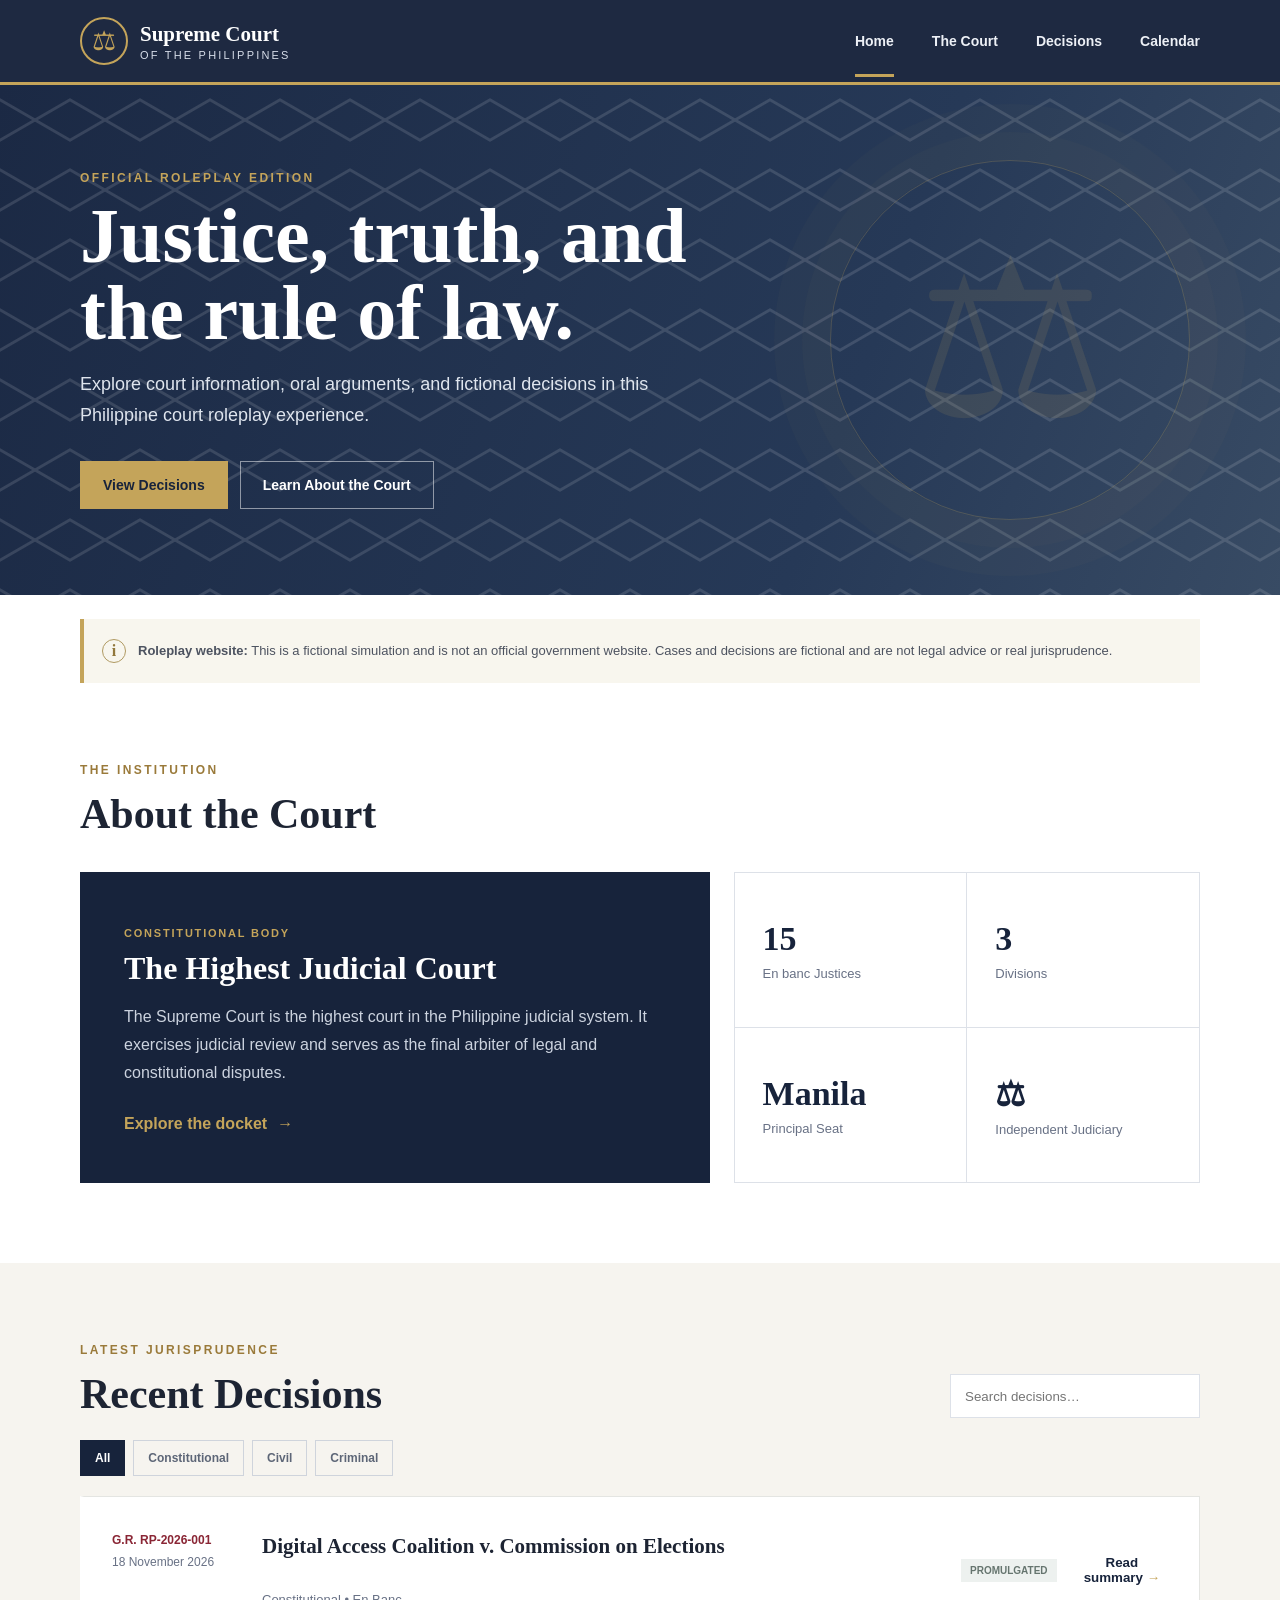
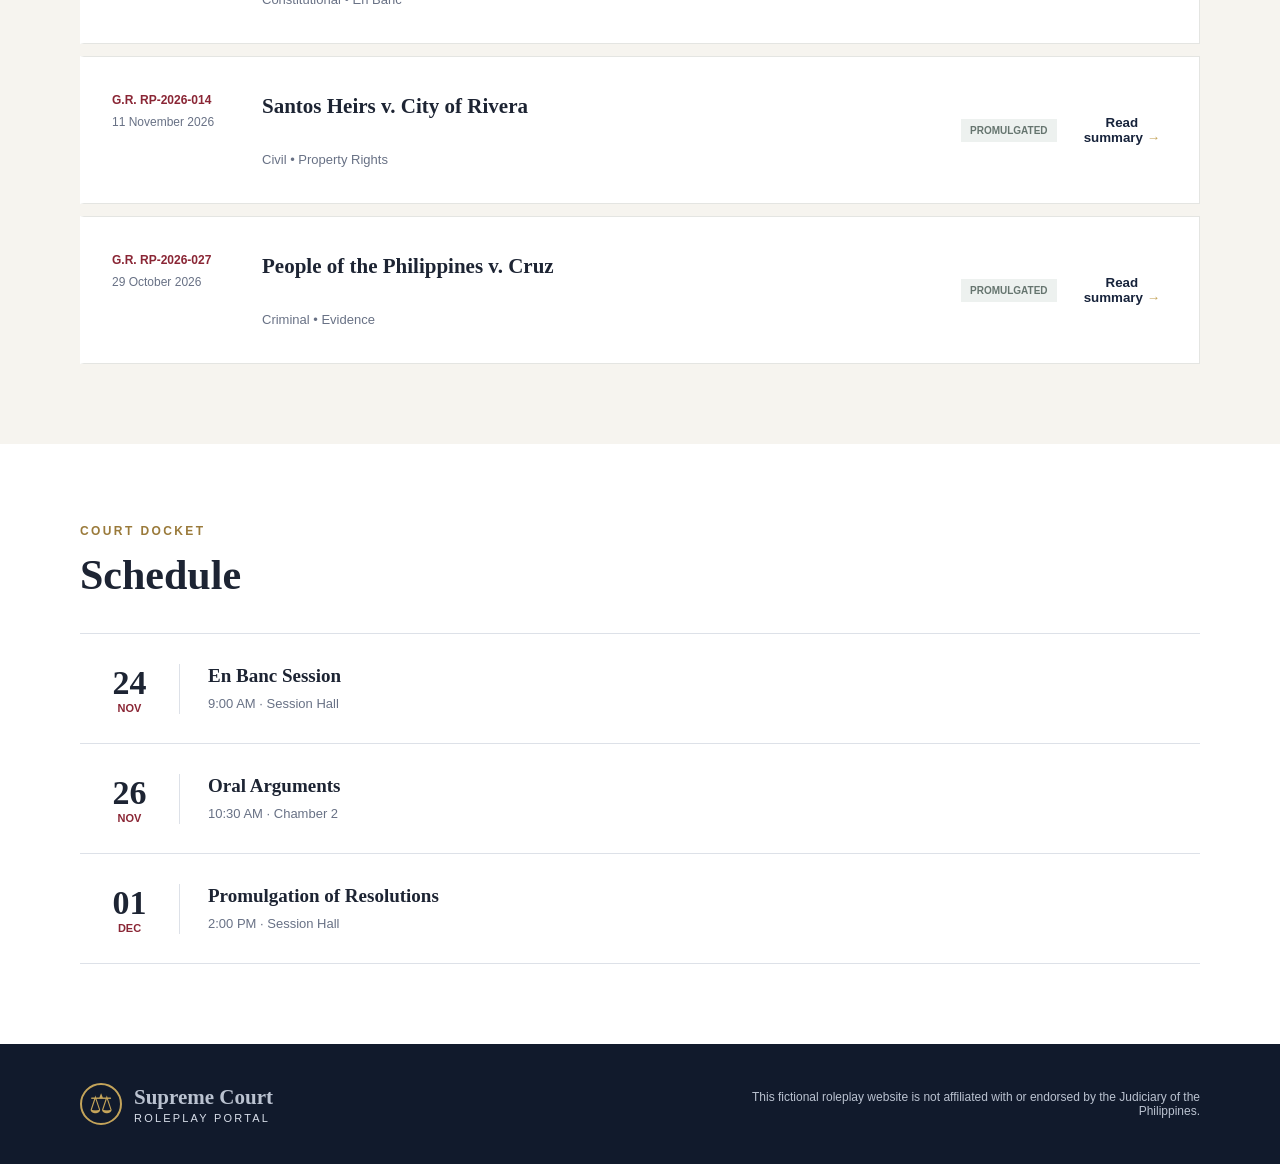
==== index.html @ 1cd4e72b "Create the complete Supreme Court roleplay website" ====
<!doctype html>
<html lang="en">
<head>
  <meta charset="utf-8">
  <meta name="viewport" content="width=device-width, initial-scale=1">
  <meta name="theme-color" content="#17233b">
  <title>Supreme Court of the Philippines — Roleplay Portal</title>
  <link rel="stylesheet" href="styles.css">
</head>
<body>
  <header class="topbar">
    <div class="container nav-wrap">
      <a class="brand" href="#home" aria-label="Home">
        <span class="seal" aria-hidden="true">⚖</span>
        <span><strong>Supreme Court</strong><small>of the Philippines</small></span>
      </a>
      <button class="menu-btn" type="button" aria-expanded="false" aria-controls="main-nav">Menu</button>
      <nav id="main-nav" class="nav" aria-label="Primary navigation"><a class="active" href="#home">Home</a><a href="#court">The Court</a><a href="#decisions">Decisions</a><a href="#calendar">Calendar</a></nav>
    </div>
  </header>

  <main>
    <section id="home" class="hero">
      <div class="hero-art" aria-hidden="true"><span>⚖</span></div>
      <div class="container hero-grid">
        <div class="hero-copy">
          <p class="eyebrow">Official Roleplay Edition</p>
          <h1>Justice, truth, and the rule of law.</h1>
          <p>Explore court information, oral arguments, and fictional decisions in this Philippine court roleplay experience.</p>
          <div class="hero-actions"><a class="button primary" href="#decisions">View Decisions</a><a class="button ghost" href="#court">Learn About the Court</a></div>
        </div>
      </div>
    </section>

    <section class="notice container" aria-label="Roleplay disclaimer"><span class="notice-mark">i</span><p><strong>Roleplay website:</strong> This is a fictional simulation and is not an official government website. Cases and decisions are fictional and are not legal advice or real jurisprudence.</p></section>

    <section id="court" class="section container">
      <div class="section-heading"><div><p class="eyebrow">The Institution</p><h2>About the Court</h2></div></div>
      <div class="court-grid">
        <article class="feature-card"><p class="kicker">Constitutional body</p><h3>The Highest Judicial Court</h3><p>The Supreme Court is the highest court in the Philippine judicial system. It exercises judicial review and serves as the final arbiter of legal and constitutional disputes.</p><a class="text-link" href="#decisions">Explore the docket <span>→</span></a></article>
        <div class="stats"><article><strong>15</strong><span>En banc Justices</span></article><article><strong>3</strong><span>Divisions</span></article><article><strong>Manila</strong><span>Principal Seat</span></article><article><strong>⚖</strong><span>Independent Judiciary</span></article></div>
      </div>
    </section>

    <section id="decisions" class="section section-tint"><div class="container">
      <div class="section-heading decisions-heading"><div><p class="eyebrow">Latest Jurisprudence</p><h2>Recent Decisions</h2></div><label class="search"><span class="sr-only">Search decisions</span><input id="decision-search" type="search" placeholder="Search decisions…"></label></div>
      <div class="filters" role="group" aria-label="Filter decisions"><button class="filter active" type="button" data-filter="all">All</button><button class="filter" type="button" data-filter="constitutional">Constitutional</button><button class="filter" type="button" data-filter="civil">Civil</button><button class="filter" type="button" data-filter="criminal">Criminal</button></div>
      <div id="decision-list" class="decision-list">
        <article class="decision" data-category="constitutional" data-search="digital access elections privacy"><div class="decision-meta"><span>G.R. RP-2026-001</span><time datetime="2026-11-18">18 November 2026</time></div><h3>Digital Access Coalition v. Commission on Elections</h3><p>Constitutional • En Banc</p><div class="decision-footer"><span class="status">Promulgated</span><button class="read-btn" type="button" data-case="digital">Read summary <b>→</b></button></div></article>
        <article class="decision" data-category="civil" data-search="santos rivera property coastal"><div class="decision-meta"><span>G.R. RP-2026-014</span><time datetime="2026-11-11">11 November 2026</time></div><h3>Santos Heirs v. City of Rivera</h3><p>Civil • Property Rights</p><div class="decision-footer"><span class="status">Promulgated</span><button class="read-btn" type="button" data-case="rivera">Read summary <b>→</b></button></div></article>
        <article class="decision" data-category="criminal" data-search="people cruz evidence due process"><div class="decision-meta"><span>G.R. RP-2026-027</span><time datetime="2026-10-29">29 October 2026</time></div><h3>People of the Philippines v. Cruz</h3><p>Criminal • Evidence</p><div class="decision-footer"><span class="status">Promulgated</span><button class="read-btn" type="button" data-case="cruz">Read summary <b>→</b></button></div></article>
      </div><p id="no-results" class="no-results" hidden>No decisions match your search.</p>
    </div></section>

    <section id="calendar" class="section container"><div class="section-heading"><div><p class="eyebrow">Court Docket</p><h2>Schedule</h2></div></div><div class="schedule"><article><time datetime="2026-11-24"><strong>24</strong><span>NOV</span></time><div><p>En Banc Session</p><span>9:00 AM · Session Hall</span></div></article><article><time datetime="2026-11-26"><strong>26</strong><span>NOV</span></time><div><p>Oral Arguments</p><span>10:30 AM · Chamber 2</span></div></article><article><time datetime="2026-12-01"><strong>01</strong><span>DEC</span></time><div><p>Promulgation of Resolutions</p><span>2:00 PM · Session Hall</span></div></article></div></section>
  </main>

  <footer><div class="container footer-grid"><div class="brand footer-brand"><span class="seal">⚖</span><span><strong>Supreme Court</strong><small>Roleplay Portal</small></span></div><p>This fictional roleplay website is not affiliated with or endorsed by the Judiciary of the Philippines.</p></div></footer>
  <dialog id="case-modal" class="modal"><button class="modal-close" type="button" aria-label="Close">×</button><p id="modal-kicker" class="kicker"></p><h2 id="modal-title"></h2><div id="modal-body"></div></dialog>
  <script src="script.js"></script>
</body>
</html>
---- styles.css ----
:root{--navy:#17233b;--gold:#c4a45a;--red:#8a2635;--ink:#1d2433;--muted:#687185;--line:#dde1e8;--cream:#f6f4ef}*{box-sizing:border-box}html{scroll-behavior:smooth}body{margin:0;color:var(--ink);font-family:Inter,"Segoe UI",Arial,sans-serif}.container{width:min(1120px,calc(100% - 48px));margin-inline:auto}.sr-only{position:absolute;width:1px;height:1px;overflow:hidden;clip:rect(0,0,0,0)}
.topbar{position:sticky;top:0;z-index:20;background:rgba(23,35,59,.97);color:white;border-bottom:3px solid var(--gold)}.nav-wrap{height:82px;display:flex;align-items:center;justify-content:space-between}.brand{display:flex;align-items:center;gap:12px;color:inherit;text-decoration:none}.brand strong,.brand small{display:block}.brand strong{font-family:Georgia,serif;font-size:21px}.brand small{margin-top:2px;font-size:11px;letter-spacing:2.2px;text-transform:uppercase;color:#d8deea}.seal{width:48px;height:48px;display:grid;place-items:center;border:2px solid var(--gold);border-radius:50%;color:var(--gold);font-size:27px}.nav{display:flex;gap:38px}.nav a{position:relative;color:#edf0f6;text-decoration:none;font-size:14px;font-weight:700}.nav a::after{content:"";position:absolute;left:0;right:100%;bottom:-28px;height:3px;background:var(--gold);transition:.2s}.nav a:hover::after,.nav a.active::after{right:0}.menu-btn{display:none}
.hero{min-height:510px;position:relative;overflow:hidden;display:flex;align-items:center;color:white;background:linear-gradient(110deg,#1b2944,#263957 66%,#384b64)}.hero::before{content:"";position:absolute;inset:0;opacity:.12;background-image:linear-gradient(30deg,transparent 48%,white 49%,white 51%,transparent 52%),linear-gradient(150deg,transparent 48%,white 49%,white 51%,transparent 52%);background-size:70px 70px}.hero-grid{position:relative;z-index:2}.hero-copy{max-width:650px}.eyebrow{margin:0 0 13px;color:var(--gold);font-size:12px;font-weight:800;letter-spacing:2.4px;text-transform:uppercase}.hero h1{max-width:610px;margin:0 0 18px;font-family:Georgia,serif;font-size:clamp(48px,7vw,78px);line-height:.98}.hero-copy>p:not(.eyebrow){max-width:580px;margin:0 0 30px;color:#dfe5ee;font-size:18px;line-height:1.7}.hero-actions{display:flex;gap:12px}.button{display:inline-flex;align-items:center;justify-content:center;min-height:48px;padding:0 22px;border:1px solid;text-decoration:none;font-size:14px;font-weight:800}.button.primary{color:var(--navy);border-color:var(--gold);background:var(--gold)}.button.ghost{color:white;border-color:#ffffff80}.hero-art{position:absolute;z-index:1;right:7%;width:360px;height:360px;display:grid;place-items:center;border:1px solid #c4a45a40;border-radius:50%;box-shadow:0 0 0 28px #c4a45a06,0 0 0 56px #c4a45a06}.hero-art span{color:#c4a45a21;font-size:220px}
.notice{min-height:64px;margin-top:24px;display:flex;align-items:center;gap:12px;padding:12px 18px;background:#f8f6ee;border-left:4px solid var(--gold);color:#4d5360}.notice p{margin:0;font-size:13px;line-height:1.5}.notice-mark{flex:0 0 auto;width:24px;height:24px;display:grid;place-items:center;border:1px solid #b09a62;border-radius:50%;color:#92783d;font-family:Georgia,serif;font-weight:bold}
.section{padding-top:80px;padding-bottom:80px}.section-heading{display:flex;align-items:end;justify-content:space-between;margin-bottom:34px}.section-heading h2{margin:0;font-family:Georgia,serif;font-size:42px}.section-heading .eyebrow{color:#9a7a3a}.court-grid{display:grid;grid-template-columns:1.35fr 1fr;gap:24px}.feature-card{min-height:310px;padding:44px;background:var(--navy);color:white}.feature-card h3{margin:10px 0 14px;font-family:Georgia,serif;font-size:32px}.feature-card p:not(.kicker){color:#ccd3df;line-height:1.75}.kicker{color:var(--gold);font-size:11px;font-weight:800;letter-spacing:1.8px;text-transform:uppercase}.text-link{display:inline-flex;gap:10px;margin-top:12px;color:var(--gold);text-decoration:none;font-weight:800}.stats{display:grid;grid-template-columns:1fr 1fr;border-top:1px solid var(--line);border-left:1px solid var(--line)}.stats article{min-height:155px;display:flex;flex-direction:column;justify-content:center;padding:28px;border-right:1px solid var(--line);border-bottom:1px solid var(--line)}.stats strong{color:var(--navy);font-family:Georgia,serif;font-size:34px}.stats span{margin-top:8px;color:var(--muted);font-size:13px}
.section-tint{background:var(--cream)}.decisions-heading{margin-bottom:22px}.search input{width:250px;height:44px;padding:0 14px;border:1px solid var(--line);outline:none}.filters{display:flex;gap:8px;margin-bottom:20px}.filter{height:36px;padding:0 14px;border:1px solid #cfd4dc;background:transparent;color:#5d6677;cursor:pointer;font-size:12px;font-weight:800}.filter.active{color:white;border-color:var(--navy);background:var(--navy)}.decision-list{display:grid;gap:12px}.decision{display:grid;grid-template-columns:150px 1fr 210px;align-items:center;min-height:148px;padding:24px 28px;background:white;border:1px solid #e4e5e2;border-left:4px solid transparent}.decision:hover{transform:translateY(-2px);border-left-color:var(--gold);box-shadow:0 10px 28px #1b253814}.decision-meta span,.decision-meta time{display:block}.decision-meta span{color:var(--red);font-size:12px;font-weight:800}.decision-meta time{margin-top:8px;color:var(--muted);font-size:12px}.decision h3{margin:0 0 8px;font-family:Georgia,serif;font-size:21px}.decision>p{grid-column:2;margin:0;color:var(--muted);font-size:13px}.decision-footer{grid-column:3;grid-row:1/span 2;display:flex;align-items:center;justify-content:flex-end;gap:16px}.status{padding:6px 9px;background:#edf1ef;color:#66756f;font-size:10px;font-weight:800;text-transform:uppercase}.read-btn{border:0;background:transparent;color:var(--navy);cursor:pointer;font-weight:800}.read-btn b{color:var(--gold)}.no-results{text-align:center;color:var(--muted)}
.schedule{border-top:1px solid var(--line)}.schedule article{min-height:110px;display:grid;grid-template-columns:100px 1fr;align-items:center;border-bottom:1px solid var(--line)}.schedule time{display:flex;flex-direction:column;align-items:center;border-right:1px solid var(--line)}.schedule time strong{font-family:Georgia,serif;font-size:34px}.schedule time span{color:var(--red);font-size:11px;font-weight:800}.schedule article div{padding-left:28px}.schedule article div p{margin:0 0 7px;font-family:Georgia,serif;font-size:19px;font-weight:bold}.schedule article div span{color:var(--muted);font-size:13px}
footer{padding:34px 0;background:#111a2c;color:#bac2d0}.footer-grid{display:flex;align-items:center;justify-content:space-between}.footer-brand .seal{width:42px;height:42px}.footer-grid p{max-width:500px;text-align:right;font-size:12px}.modal{width:min(620px,calc(100% - 32px));padding:42px;border:0;box-shadow:0 25px 80px #0a122c59}.modal::backdrop{background:#0c1424b8}.modal h2{margin:8px 0 18px;font-family:Georgia,serif;font-size:32px}.modal p:not(.kicker){color:#5c6472;line-height:1.75}.modal-close{position:absolute;top:12px;right:16px;border:0;background:transparent;color:#79808d;cursor:pointer;font-size:30px}
@media(max-width:800px){.container{width:min(100% - 32px,1120px)}.nav-wrap{height:72px}.brand strong{font-size:18px}.seal{width:42px;height:42px}.menu-btn{display:block;border:1px solid #ffffff59;padding:8px 10px;background:transparent;color:white}.nav{display:none;position:absolute;top:72px;left:0;right:0;padding:18px 16px;background:var(--navy)}.nav.open{display:grid;gap:20px}.nav a::after{bottom:-6px}.hero{min-height:460px}.hero h1{font-size:50px}.hero-art{right:-170px;opacity:.7}.court-grid{grid-template-columns:1fr}.decision{grid-template-columns:120px 1fr}.decision-footer{grid-column:2;grid-row:3;justify-self:start;margin-top:16px}}
@media(max-width:560px){.hero{min-height:500px}.hero h1{font-size:43px}.hero-actions{align-items:stretch;flex-direction:column}.section{padding-top:56px;padding-bottom:56px}.section-heading h2{font-size:34px}.feature-card{padding:30px 24px}.stats article{min-height:125px;padding:18px}.decisions-heading{align-items:stretch;flex-direction:column;gap:18px}.search input{width:100%}.filters{overflow-x:auto}.filter{flex:0 0 auto}.decision{grid-template-columns:1fr;padding:22px}.decision-meta{display:flex;justify-content:space-between;margin-bottom:16px}.decision>p{grid-column:1}.decision-footer{grid-column:1;grid-row:auto}.footer-grid{flex-direction:column}.footer-grid p{text-align:left}}
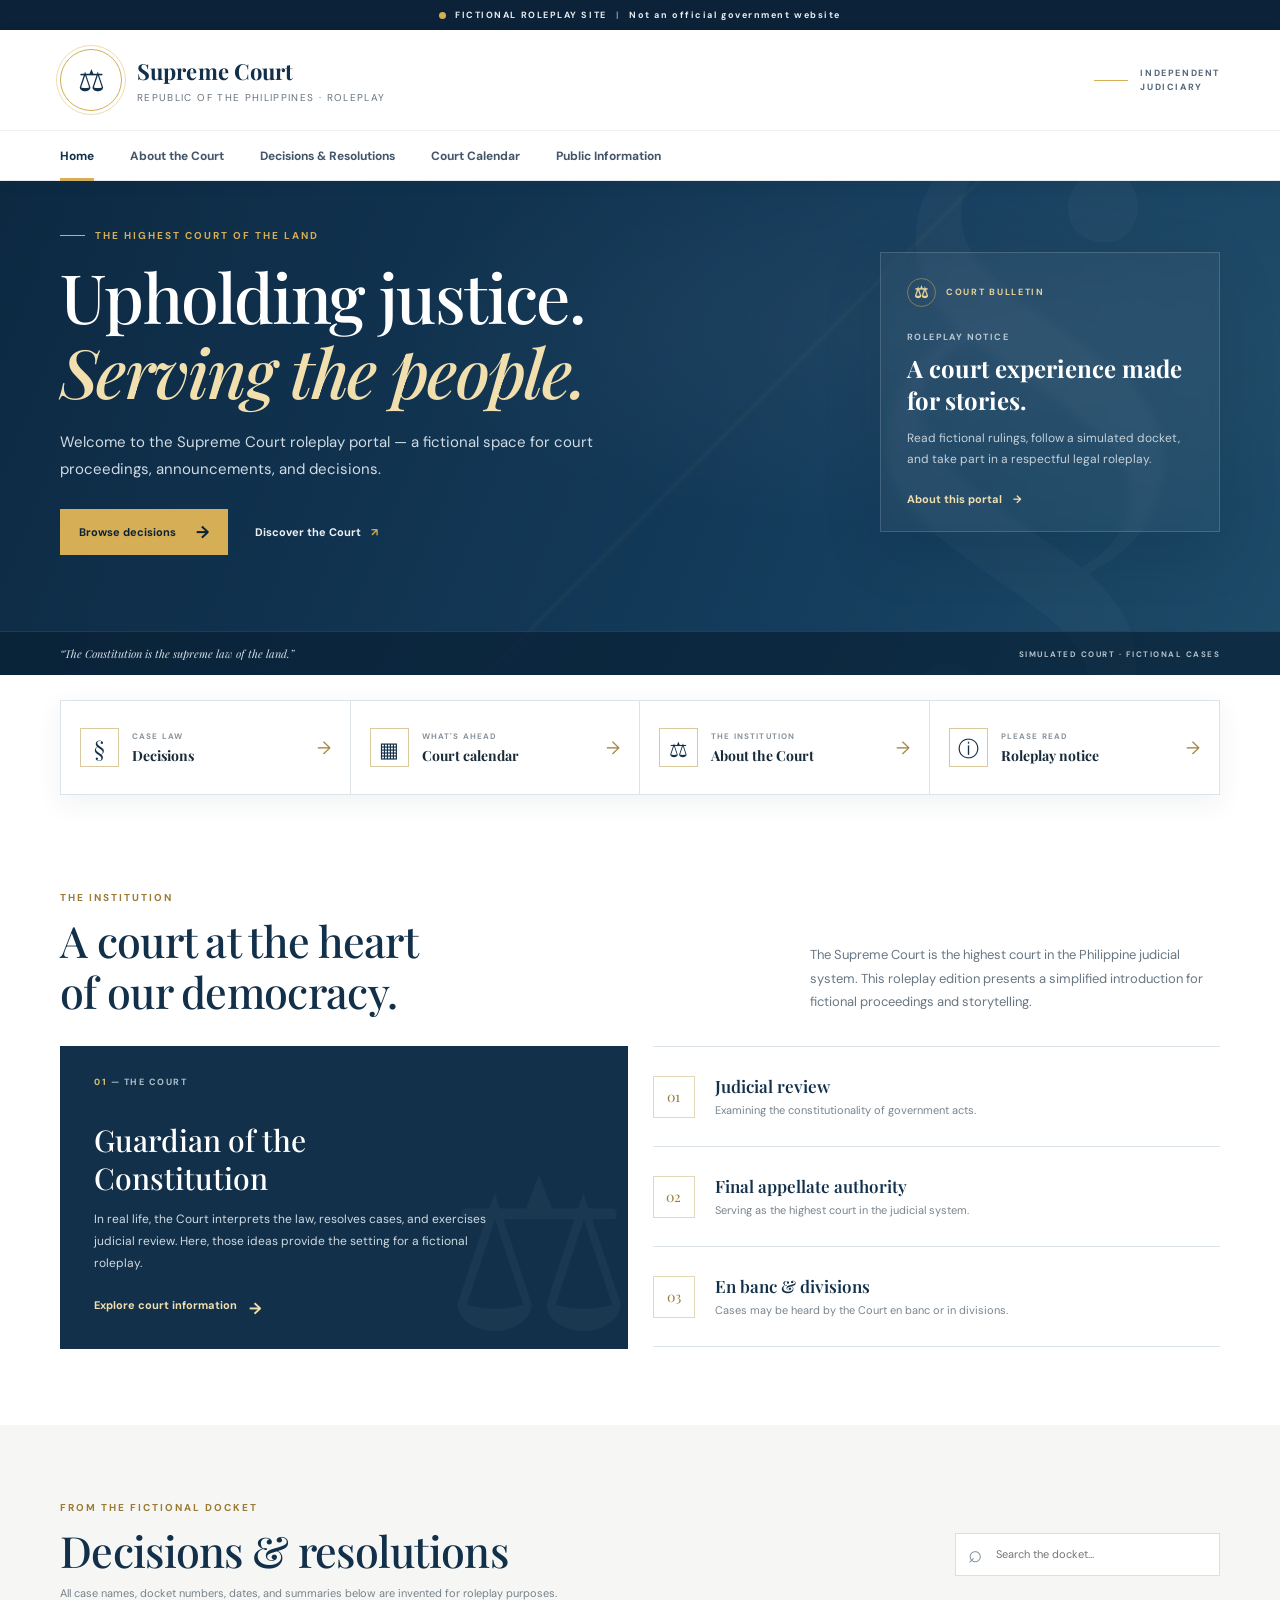
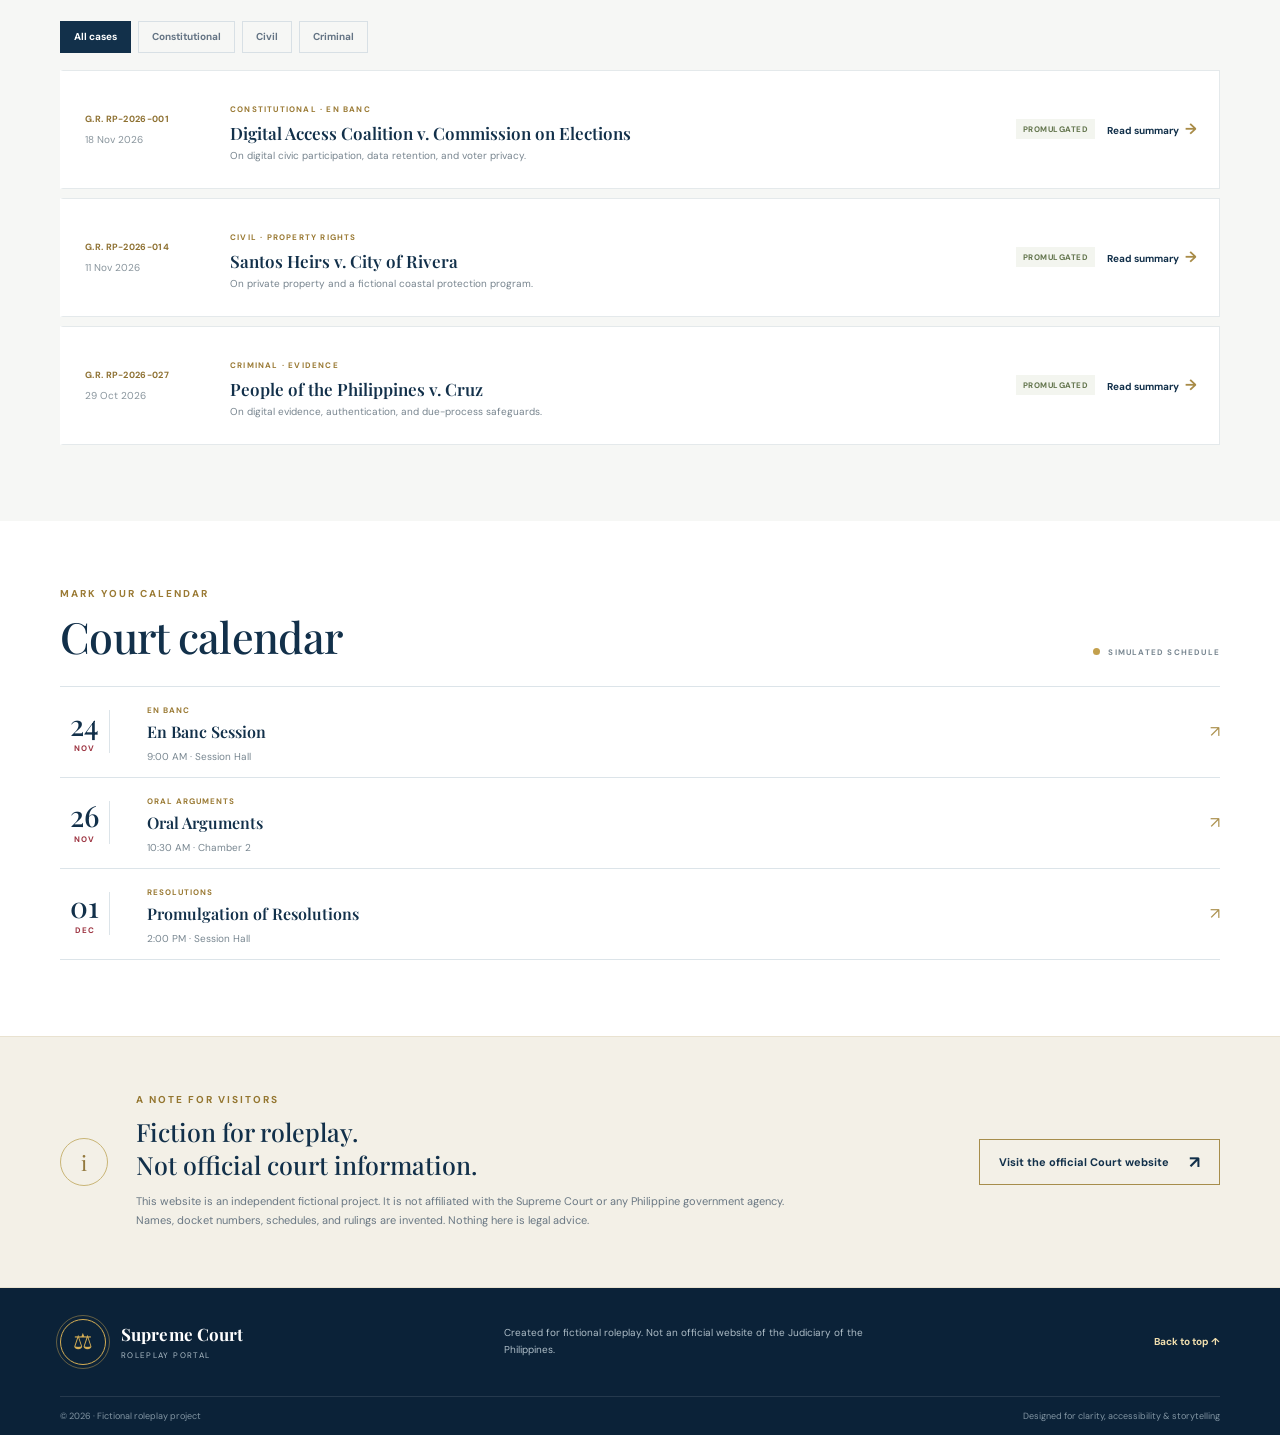
==== commit cea5d661: "Redesign the roleplay site with an organized blue-and-gold court-inspired layout" ====
--- a/index.html
+++ b/index.html
@@ -3,59 +3,61 @@
 <head>
   <meta charset="utf-8">
   <meta name="viewport" content="width=device-width, initial-scale=1">
-  <meta name="theme-color" content="#17233b">
-  <title>Supreme Court of the Philippines — Roleplay Portal</title>
+  <meta name="theme-color" content="#102a43">
+  <meta name="description" content="A fictional Supreme Court of the Philippines roleplay portal. All cases and court information are invented for roleplay.">
+  <title>Supreme Court of the Philippines | Roleplay Portal</title>
   <link rel="stylesheet" href="styles.css">
 </head>
 <body>
+  <a class="skip-link" href="#main-content">Skip to content</a>
+  <div class="roleplay-bar"><span class="roleplay-dot"></span> FICTIONAL ROLEPLAY SITE <span class="bar-divider">|</span> Not an official government website</div>
   <header class="topbar">
-    <div class="container nav-wrap">
-      <a class="brand" href="#home" aria-label="Home">
-        <span class="seal" aria-hidden="true">⚖</span>
-        <span><strong>Supreme Court</strong><small>of the Philippines</small></span>
+    <div class="container masthead">
+      <a class="brand" href="#home" aria-label="Supreme Court roleplay home">
+        <span class="seal" aria-hidden="true"><span>⚖</span></span>
+        <span class="brand-copy"><strong>Supreme Court</strong><small>Republic of the Philippines · Roleplay</small></span>
       </a>
-      <button class="menu-btn" type="button" aria-expanded="false" aria-controls="main-nav">Menu</button>
-      <nav id="main-nav" class="nav" aria-label="Primary navigation"><a class="active" href="#home">Home</a><a href="#court">The Court</a><a href="#decisions">Decisions</a><a href="#calendar">Calendar</a></nav>
+      <div class="masthead-note"><span class="masthead-rule"></span><span>INDEPENDENT<br>JUDICIARY</span></div>
+      <button class="menu-btn" type="button" aria-expanded="false" aria-controls="main-nav">Menu <span aria-hidden="true">☰</span></button>
     </div>
+    <nav id="main-nav" class="nav" aria-label="Primary navigation"><div class="container nav-inner"><a class="active" href="#home">Home</a><a href="#court">About the Court</a><a href="#decisions">Decisions &amp; Resolutions</a><a href="#calendar">Court Calendar</a><a href="#resources">Public Information</a></div></nav>
   </header>
 
-  <main>
+  <main id="main-content">
     <section id="home" class="hero">
-      <div class="hero-art" aria-hidden="true"><span>⚖</span></div>
-      <div class="container hero-grid">
-        <div class="hero-copy">
-          <p class="eyebrow">Official Roleplay Edition</p>
-          <h1>Justice, truth, and the rule of law.</h1>
-          <p>Explore court information, oral arguments, and fictional decisions in this Philippine court roleplay experience.</p>
-          <div class="hero-actions"><a class="button primary" href="#decisions">View Decisions</a><a class="button ghost" href="#court">Learn About the Court</a></div>
-        </div>
+      <div class="hero-watermark" aria-hidden="true">§</div>
+      <div class="container hero-content">
+        <div class="hero-copy"><p class="eyebrow"><span></span> The Highest Court of the Land</p><h1>Upholding justice.<br><em>Serving the people.</em></h1><p class="hero-intro">Welcome to the Supreme Court roleplay portal — a fictional space for court proceedings, announcements, and decisions.</p><div class="hero-actions"><a class="button button-gold" href="#decisions">Browse decisions <span>→</span></a><a class="hero-text-link" href="#court">Discover the Court <span>↗</span></a></div></div>
+        <aside class="hero-card"><div class="hero-card-top"><span class="mini-seal">⚖</span><span>COURT BULLETIN</span></div><p class="bulletin-date">ROLEPLAY NOTICE</p><h2>A court experience made for stories.</h2><p>Read fictional rulings, follow a simulated docket, and take part in a respectful legal roleplay.</p><a href="#resources">About this portal <span>→</span></a></aside>
       </div>
+      <div class="hero-bottom"><div class="container hero-bottom-inner"><span>“The Constitution is the supreme law of the land.”</span><span class="fiction-note">SIMULATED COURT · FICTIONAL CASES</span></div></div>
     </section>
 
-    <section class="notice container" aria-label="Roleplay disclaimer"><span class="notice-mark">i</span><p><strong>Roleplay website:</strong> This is a fictional simulation and is not an official government website. Cases and decisions are fictional and are not legal advice or real jurisprudence.</p></section>
+    <section class="quick-links container" aria-label="Quick links"><a href="#decisions"><span class="quick-icon">§</span><span><small>CASE LAW</small><strong>Decisions</strong></span><b>→</b></a><a href="#calendar"><span class="quick-icon">▦</span><span><small>WHAT'S AHEAD</small><strong>Court calendar</strong></span><b>→</b></a><a href="#court"><span class="quick-icon">⚖</span><span><small>THE INSTITUTION</small><strong>About the Court</strong></span><b>→</b></a><a href="#resources"><span class="quick-icon">ⓘ</span><span><small>PLEASE READ</small><strong>Roleplay notice</strong></span><b>→</b></a></section>
 
-    <section id="court" class="section container">
-      <div class="section-heading"><div><p class="eyebrow">The Institution</p><h2>About the Court</h2></div></div>
-      <div class="court-grid">
-        <article class="feature-card"><p class="kicker">Constitutional body</p><h3>The Highest Judicial Court</h3><p>The Supreme Court is the highest court in the Philippine judicial system. It exercises judicial review and serves as the final arbiter of legal and constitutional disputes.</p><a class="text-link" href="#decisions">Explore the docket <span>→</span></a></article>
-        <div class="stats"><article><strong>15</strong><span>En banc Justices</span></article><article><strong>3</strong><span>Divisions</span></article><article><strong>Manila</strong><span>Principal Seat</span></article><article><strong>⚖</strong><span>Independent Judiciary</span></article></div>
-      </div>
+    <section id="court" class="section container court-section">
+      <div class="section-heading"><div><p class="eyebrow dark-eyebrow">The Institution</p><h2>A court at the heart<br>of our democracy.</h2></div><p class="section-lede">The Supreme Court is the highest court in the Philippine judicial system. This roleplay edition presents a simplified introduction for fictional proceedings and storytelling.</p></div>
+      <div class="court-grid"><article class="court-feature"><div class="feature-number">01 <span>— THE COURT</span></div><h3>Guardian of the Constitution</h3><p>In real life, the Court interprets the law, resolves cases, and exercises judicial review. Here, those ideas provide the setting for a fictional roleplay.</p><a class="text-link" href="#resources">Explore court information <span>→</span></a><div class="feature-watermark" aria-hidden="true">⚖</div></article><div class="court-facts"><article><span class="fact-icon">01</span><div><h3>Judicial review</h3><p>Examining the constitutionality of government acts.</p></div></article><article><span class="fact-icon">02</span><div><h3>Final appellate authority</h3><p>Serving as the highest court in the judicial system.</p></div></article><article><span class="fact-icon">03</span><div><h3>En banc &amp; divisions</h3><p>Cases may be heard by the Court en banc or in divisions.</p></div></article></div></div>
     </section>
 
-    <section id="decisions" class="section section-tint"><div class="container">
-      <div class="section-heading decisions-heading"><div><p class="eyebrow">Latest Jurisprudence</p><h2>Recent Decisions</h2></div><label class="search"><span class="sr-only">Search decisions</span><input id="decision-search" type="search" placeholder="Search decisions…"></label></div>
-      <div class="filters" role="group" aria-label="Filter decisions"><button class="filter active" type="button" data-filter="all">All</button><button class="filter" type="button" data-filter="constitutional">Constitutional</button><button class="filter" type="button" data-filter="civil">Civil</button><button class="filter" type="button" data-filter="criminal">Criminal</button></div>
+    <section id="decisions" class="section decisions-section"><div class="container">
+      <div class="section-heading decisions-heading"><div><p class="eyebrow dark-eyebrow">From the fictional docket</p><h2>Decisions &amp; resolutions</h2></div><label class="search"><span class="search-icon" aria-hidden="true">⌕</span><span class="sr-only">Search decisions</span><input id="decision-search" type="search" placeholder="Search the docket…"></label></div>
+      <p class="section-subtitle">All case names, docket numbers, dates, and summaries below are invented for roleplay purposes.</p>
+      <div class="filters" role="group" aria-label="Filter decisions"><button class="filter active" type="button" data-filter="all">All cases</button><button class="filter" type="button" data-filter="constitutional">Constitutional</button><button class="filter" type="button" data-filter="civil">Civil</button><button class="filter" type="button" data-filter="criminal">Criminal</button></div>
       <div id="decision-list" class="decision-list">
-        <article class="decision" data-category="constitutional" data-search="digital access elections privacy"><div class="decision-meta"><span>G.R. RP-2026-001</span><time datetime="2026-11-18">18 November 2026</time></div><h3>Digital Access Coalition v. Commission on Elections</h3><p>Constitutional • En Banc</p><div class="decision-footer"><span class="status">Promulgated</span><button class="read-btn" type="button" data-case="digital">Read summary <b>→</b></button></div></article>
-        <article class="decision" data-category="civil" data-search="santos rivera property coastal"><div class="decision-meta"><span>G.R. RP-2026-014</span><time datetime="2026-11-11">11 November 2026</time></div><h3>Santos Heirs v. City of Rivera</h3><p>Civil • Property Rights</p><div class="decision-footer"><span class="status">Promulgated</span><button class="read-btn" type="button" data-case="rivera">Read summary <b>→</b></button></div></article>
-        <article class="decision" data-category="criminal" data-search="people cruz evidence due process"><div class="decision-meta"><span>G.R. RP-2026-027</span><time datetime="2026-10-29">29 October 2026</time></div><h3>People of the Philippines v. Cruz</h3><p>Criminal • Evidence</p><div class="decision-footer"><span class="status">Promulgated</span><button class="read-btn" type="button" data-case="cruz">Read summary <b>→</b></button></div></article>
+        <article class="decision" data-category="constitutional" data-search="digital access elections privacy"><div class="decision-meta"><span>G.R. RP-2026-001</span><time datetime="2026-11-18">18 Nov 2026</time></div><div class="decision-main"><span class="case-type">CONSTITUTIONAL · EN BANC</span><h3>Digital Access Coalition v. Commission on Elections</h3><p>On digital civic participation, data retention, and voter privacy.</p></div><div class="decision-footer"><span class="status">Promulgated</span><button class="read-btn" type="button" data-case="digital">Read summary <b>→</b></button></div></article>
+        <article class="decision" data-category="civil" data-search="santos rivera property coastal"><div class="decision-meta"><span>G.R. RP-2026-014</span><time datetime="2026-11-11">11 Nov 2026</time></div><div class="decision-main"><span class="case-type">CIVIL · PROPERTY RIGHTS</span><h3>Santos Heirs v. City of Rivera</h3><p>On private property and a fictional coastal protection program.</p></div><div class="decision-footer"><span class="status">Promulgated</span><button class="read-btn" type="button" data-case="rivera">Read summary <b>→</b></button></div></article>
+        <article class="decision" data-category="criminal" data-search="people cruz evidence due process"><div class="decision-meta"><span>G.R. RP-2026-027</span><time datetime="2026-10-29">29 Oct 2026</time></div><div class="decision-main"><span class="case-type">CRIMINAL · EVIDENCE</span><h3>People of the Philippines v. Cruz</h3><p>On digital evidence, authentication, and due-process safeguards.</p></div><div class="decision-footer"><span class="status">Promulgated</span><button class="read-btn" type="button" data-case="cruz">Read summary <b>→</b></button></div></article>
       </div><p id="no-results" class="no-results" hidden>No decisions match your search.</p>
     </div></section>
 
-    <section id="calendar" class="section container"><div class="section-heading"><div><p class="eyebrow">Court Docket</p><h2>Schedule</h2></div></div><div class="schedule"><article><time datetime="2026-11-24"><strong>24</strong><span>NOV</span></time><div><p>En Banc Session</p><span>9:00 AM · Session Hall</span></div></article><article><time datetime="2026-11-26"><strong>26</strong><span>NOV</span></time><div><p>Oral Arguments</p><span>10:30 AM · Chamber 2</span></div></article><article><time datetime="2026-12-01"><strong>01</strong><span>DEC</span></time><div><p>Promulgation of Resolutions</p><span>2:00 PM · Session Hall</span></div></article></div></section>
+    <section id="calendar" class="section container calendar-section"><div class="section-heading"><div><p class="eyebrow dark-eyebrow">Mark your calendar</p><h2>Court calendar</h2></div><span class="calendar-label"><span></span> SIMULATED SCHEDULE</span></div><div class="schedule"><article><time datetime="2026-11-24"><strong>24</strong><span>NOV</span></time><div><span class="schedule-type">EN BANC</span><p>En Banc Session</p><span class="schedule-detail">9:00 AM · Session Hall</span></div><span class="schedule-arrow">↗</span></article><article><time datetime="2026-11-26"><strong>26</strong><span>NOV</span></time><div><span class="schedule-type">ORAL ARGUMENTS</span><p>Oral Arguments</p><span class="schedule-detail">10:30 AM · Chamber 2</span></div><span class="schedule-arrow">↗</span></article><article><time datetime="2026-12-01"><strong>01</strong><span>DEC</span></time><div><span class="schedule-type">RESOLUTIONS</span><p>Promulgation of Resolutions</p><span class="schedule-detail">2:00 PM · Session Hall</span></div><span class="schedule-arrow">↗</span></article></div></section>
+
+    <section id="resources" class="roleplay-callout"><div class="container callout-inner"><span class="callout-seal" aria-hidden="true">i</span><div><p class="eyebrow">A note for visitors</p><h2>Fiction for roleplay.<br>Not official court information.</h2><p>This website is an independent fictional project. It is not affiliated with the Supreme Court or any Philippine government agency. Names, docket numbers, schedules, and rulings are invented. Nothing here is legal advice.</p></div><a class="button button-outline" href="https://sc.judiciary.gov.ph/" target="_blank" rel="noopener noreferrer">Visit the official Court website <span>↗</span></a></div></section>
   </main>
 
-  <footer><div class="container footer-grid"><div class="brand footer-brand"><span class="seal">⚖</span><span><strong>Supreme Court</strong><small>Roleplay Portal</small></span></div><p>This fictional roleplay website is not affiliated with or endorsed by the Judiciary of the Philippines.</p></div></footer>
+  <footer class="footer"><div class="container footer-main"><a class="brand footer-brand" href="#home"><span class="seal" aria-hidden="true"><span>⚖</span></span><span class="brand-copy"><strong>Supreme Court</strong><small>Roleplay Portal</small></span></a><p>Created for fictional roleplay. Not an official website of the Judiciary of the Philippines.</p><a class="back-top" href="#home">Back to top ↑</a></div><div class="container footer-bottom"><span>© 2026 · Fictional roleplay project</span><span>Designed for clarity, accessibility &amp; storytelling</span></div></footer>
+
   <dialog id="case-modal" class="modal"><button class="modal-close" type="button" aria-label="Close">×</button><p id="modal-kicker" class="kicker"></p><h2 id="modal-title"></h2><div id="modal-body"></div></dialog>
   <script src="script.js"></script>
 </body>
--- a/styles.css
+++ b/styles.css
@@ -1,10 +1,13 @@
-:root{--navy:#17233b;--gold:#c4a45a;--red:#8a2635;--ink:#1d2433;--muted:#687185;--line:#dde1e8;--cream:#f6f4ef}*{box-sizing:border-box}html{scroll-behavior:smooth}body{margin:0;color:var(--ink);font-family:Inter,"Segoe UI",Arial,sans-serif}.container{width:min(1120px,calc(100% - 48px));margin-inline:auto}.sr-only{position:absolute;width:1px;height:1px;overflow:hidden;clip:rect(0,0,0,0)}
-.topbar{position:sticky;top:0;z-index:20;background:rgba(23,35,59,.97);color:white;border-bottom:3px solid var(--gold)}.nav-wrap{height:82px;display:flex;align-items:center;justify-content:space-between}.brand{display:flex;align-items:center;gap:12px;color:inherit;text-decoration:none}.brand strong,.brand small{display:block}.brand strong{font-family:Georgia,serif;font-size:21px}.brand small{margin-top:2px;font-size:11px;letter-spacing:2.2px;text-transform:uppercase;color:#d8deea}.seal{width:48px;height:48px;display:grid;place-items:center;border:2px solid var(--gold);border-radius:50%;color:var(--gold);font-size:27px}.nav{display:flex;gap:38px}.nav a{position:relative;color:#edf0f6;text-decoration:none;font-size:14px;font-weight:700}.nav a::after{content:"";position:absolute;left:0;right:100%;bottom:-28px;height:3px;background:var(--gold);transition:.2s}.nav a:hover::after,.nav a.active::after{right:0}.menu-btn{display:none}
-.hero{min-height:510px;position:relative;overflow:hidden;display:flex;align-items:center;color:white;background:linear-gradient(110deg,#1b2944,#263957 66%,#384b64)}.hero::before{content:"";position:absolute;inset:0;opacity:.12;background-image:linear-gradient(30deg,transparent 48%,white 49%,white 51%,transparent 52%),linear-gradient(150deg,transparent 48%,white 49%,white 51%,transparent 52%);background-size:70px 70px}.hero-grid{position:relative;z-index:2}.hero-copy{max-width:650px}.eyebrow{margin:0 0 13px;color:var(--gold);font-size:12px;font-weight:800;letter-spacing:2.4px;text-transform:uppercase}.hero h1{max-width:610px;margin:0 0 18px;font-family:Georgia,serif;font-size:clamp(48px,7vw,78px);line-height:.98}.hero-copy>p:not(.eyebrow){max-width:580px;margin:0 0 30px;color:#dfe5ee;font-size:18px;line-height:1.7}.hero-actions{display:flex;gap:12px}.button{display:inline-flex;align-items:center;justify-content:center;min-height:48px;padding:0 22px;border:1px solid;text-decoration:none;font-size:14px;font-weight:800}.button.primary{color:var(--navy);border-color:var(--gold);background:var(--gold)}.button.ghost{color:white;border-color:#ffffff80}.hero-art{position:absolute;z-index:1;right:7%;width:360px;height:360px;display:grid;place-items:center;border:1px solid #c4a45a40;border-radius:50%;box-shadow:0 0 0 28px #c4a45a06,0 0 0 56px #c4a45a06}.hero-art span{color:#c4a45a21;font-size:220px}
-.notice{min-height:64px;margin-top:24px;display:flex;align-items:center;gap:12px;padding:12px 18px;background:#f8f6ee;border-left:4px solid var(--gold);color:#4d5360}.notice p{margin:0;font-size:13px;line-height:1.5}.notice-mark{flex:0 0 auto;width:24px;height:24px;display:grid;place-items:center;border:1px solid #b09a62;border-radius:50%;color:#92783d;font-family:Georgia,serif;font-weight:bold}
-.section{padding-top:80px;padding-bottom:80px}.section-heading{display:flex;align-items:end;justify-content:space-between;margin-bottom:34px}.section-heading h2{margin:0;font-family:Georgia,serif;font-size:42px}.section-heading .eyebrow{color:#9a7a3a}.court-grid{display:grid;grid-template-columns:1.35fr 1fr;gap:24px}.feature-card{min-height:310px;padding:44px;background:var(--navy);color:white}.feature-card h3{margin:10px 0 14px;font-family:Georgia,serif;font-size:32px}.feature-card p:not(.kicker){color:#ccd3df;line-height:1.75}.kicker{color:var(--gold);font-size:11px;font-weight:800;letter-spacing:1.8px;text-transform:uppercase}.text-link{display:inline-flex;gap:10px;margin-top:12px;color:var(--gold);text-decoration:none;font-weight:800}.stats{display:grid;grid-template-columns:1fr 1fr;border-top:1px solid var(--line);border-left:1px solid var(--line)}.stats article{min-height:155px;display:flex;flex-direction:column;justify-content:center;padding:28px;border-right:1px solid var(--line);border-bottom:1px solid var(--line)}.stats strong{color:var(--navy);font-family:Georgia,serif;font-size:34px}.stats span{margin-top:8px;color:var(--muted);font-size:13px}
-.section-tint{background:var(--cream)}.decisions-heading{margin-bottom:22px}.search input{width:250px;height:44px;padding:0 14px;border:1px solid var(--line);outline:none}.filters{display:flex;gap:8px;margin-bottom:20px}.filter{height:36px;padding:0 14px;border:1px solid #cfd4dc;background:transparent;color:#5d6677;cursor:pointer;font-size:12px;font-weight:800}.filter.active{color:white;border-color:var(--navy);background:var(--navy)}.decision-list{display:grid;gap:12px}.decision{display:grid;grid-template-columns:150px 1fr 210px;align-items:center;min-height:148px;padding:24px 28px;background:white;border:1px solid #e4e5e2;border-left:4px solid transparent}.decision:hover{transform:translateY(-2px);border-left-color:var(--gold);box-shadow:0 10px 28px #1b253814}.decision-meta span,.decision-meta time{display:block}.decision-meta span{color:var(--red);font-size:12px;font-weight:800}.decision-meta time{margin-top:8px;color:var(--muted);font-size:12px}.decision h3{margin:0 0 8px;font-family:Georgia,serif;font-size:21px}.decision>p{grid-column:2;margin:0;color:var(--muted);font-size:13px}.decision-footer{grid-column:3;grid-row:1/span 2;display:flex;align-items:center;justify-content:flex-end;gap:16px}.status{padding:6px 9px;background:#edf1ef;color:#66756f;font-size:10px;font-weight:800;text-transform:uppercase}.read-btn{border:0;background:transparent;color:var(--navy);cursor:pointer;font-weight:800}.read-btn b{color:var(--gold)}.no-results{text-align:center;color:var(--muted)}
-.schedule{border-top:1px solid var(--line)}.schedule article{min-height:110px;display:grid;grid-template-columns:100px 1fr;align-items:center;border-bottom:1px solid var(--line)}.schedule time{display:flex;flex-direction:column;align-items:center;border-right:1px solid var(--line)}.schedule time strong{font-family:Georgia,serif;font-size:34px}.schedule time span{color:var(--red);font-size:11px;font-weight:800}.schedule article div{padding-left:28px}.schedule article div p{margin:0 0 7px;font-family:Georgia,serif;font-size:19px;font-weight:bold}.schedule article div span{color:var(--muted);font-size:13px}
-footer{padding:34px 0;background:#111a2c;color:#bac2d0}.footer-grid{display:flex;align-items:center;justify-content:space-between}.footer-brand .seal{width:42px;height:42px}.footer-grid p{max-width:500px;text-align:right;font-size:12px}.modal{width:min(620px,calc(100% - 32px));padding:42px;border:0;box-shadow:0 25px 80px #0a122c59}.modal::backdrop{background:#0c1424b8}.modal h2{margin:8px 0 18px;font-family:Georgia,serif;font-size:32px}.modal p:not(.kicker){color:#5c6472;line-height:1.75}.modal-close{position:absolute;top:12px;right:16px;border:0;background:transparent;color:#79808d;cursor:pointer;font-size:30px}
-@media(max-width:800px){.container{width:min(100% - 32px,1120px)}.nav-wrap{height:72px}.brand strong{font-size:18px}.seal{width:42px;height:42px}.menu-btn{display:block;border:1px solid #ffffff59;padding:8px 10px;background:transparent;color:white}.nav{display:none;position:absolute;top:72px;left:0;right:0;padding:18px 16px;background:var(--navy)}.nav.open{display:grid;gap:20px}.nav a::after{bottom:-6px}.hero{min-height:460px}.hero h1{font-size:50px}.hero-art{right:-170px;opacity:.7}.court-grid{grid-template-columns:1fr}.decision{grid-template-columns:120px 1fr}.decision-footer{grid-column:2;grid-row:3;justify-self:start;margin-top:16px}}
-@media(max-width:560px){.hero{min-height:500px}.hero h1{font-size:43px}.hero-actions{align-items:stretch;flex-direction:column}.section{padding-top:56px;padding-bottom:56px}.section-heading h2{font-size:34px}.feature-card{padding:30px 24px}.stats article{min-height:125px;padding:18px}.decisions-heading{align-items:stretch;flex-direction:column;gap:18px}.search input{width:100%}.filters{overflow-x:auto}.filter{flex:0 0 auto}.decision{grid-template-columns:1fr;padding:22px}.decision-meta{display:flex;justify-content:space-between;margin-bottom:16px}.decision>p{grid-column:1}.decision-footer{grid-column:1;grid-row:auto}.footer-grid{flex-direction:column}.footer-grid p{text-align:left}}
+@import url('https://fonts.googleapis.com/css2?family=DM+Sans:wght@400;500;600;700&family=Playfair+Display:wght@500;600;700&display=swap');
+:root{--blue:#12304a;--blue-deep:#0b2238;--blue-mid:#1a4464;--gold:#d5ae55;--gold-light:#f1dfae;--red:#9d3542;--ink:#172b3b;--muted:#647484;--line:#dce4e9;--paper:#f6f7f5;--white:#fff;--serif:'Playfair Display',Georgia,serif;--sans:'DM Sans','Segoe UI',Arial,sans-serif}*{box-sizing:border-box}html{scroll-behavior:smooth;scroll-padding-top:110px}body{margin:0;color:var(--ink);background:#fff;font-family:var(--sans);font-size:15px;-webkit-font-smoothing:antialiased}.container{width:min(1160px,calc(100% - 48px));margin-inline:auto}.sr-only{position:absolute;width:1px;height:1px;padding:0;margin:-1px;overflow:hidden;clip:rect(0,0,0,0);white-space:nowrap;border:0}.skip-link{position:absolute;top:-50px;left:12px;z-index:100;padding:10px 15px;background:#fff;color:var(--blue)}.skip-link:focus{top:10px}.roleplay-bar{height:30px;display:flex;justify-content:center;align-items:center;gap:9px;background:var(--blue-deep);color:#e8edf0;font-size:9px;font-weight:700;letter-spacing:1.55px}.roleplay-dot{width:7px;height:7px;border-radius:50%;background:var(--gold)}.bar-divider{color:#8193a1}
+.topbar{position:relative;z-index:20;background:#fff;box-shadow:0 3px 14px #0e2d4510}.masthead{height:100px;display:flex;align-items:center;justify-content:space-between}.brand{display:flex;align-items:center;gap:15px;color:var(--blue);text-decoration:none}.seal{width:62px;height:62px;display:grid;place-items:center;border:1.5px solid var(--gold);border-radius:50%;outline:1px solid #d5ae5570;outline-offset:3px;color:var(--blue);background:#fff}.seal span{font-size:30px}.brand-copy strong,.brand-copy small{display:block}.brand-copy strong{font-family:var(--serif);font-size:22px;font-weight:700;letter-spacing:.1px}.brand-copy small{margin-top:5px;color:#667482;font-size:10px;letter-spacing:1.35px;text-transform:uppercase}.masthead-note{display:flex;align-items:center;gap:12px;color:#526779;font-size:9px;font-weight:700;letter-spacing:1.6px;line-height:1.6}.masthead-rule{width:34px;height:1px;background:var(--gold)}.menu-btn{display:none}.nav{border-top:1px solid #eef0f1;border-bottom:1px solid #e6eaed}.nav-inner{height:49px;display:flex;align-items:stretch;gap:36px}.nav a{position:relative;display:flex;align-items:center;color:#435568;text-decoration:none;font-size:12px;font-weight:700;transition:color .2s}.nav a:hover,.nav a.active{color:var(--blue)}.nav a::after{position:absolute;right:100%;bottom:-1px;left:0;height:3px;background:var(--gold);content:'';transition:right .2s}.nav a:hover::after,.nav a.active::after{right:0}
+.hero{position:relative;overflow:hidden;color:white;background:linear-gradient(112deg,#0d2942 0%,#143c5c 65%,#1d4b68 100%)}.hero::before{position:absolute;inset:0;background:radial-gradient(ellipse at 75% 30%,#ffffff0d,transparent 42%),linear-gradient(135deg,transparent 55%,#d5ae550b 55.1%,transparent 55.5%);content:''}.hero-watermark{position:absolute;top:-130px;right:7%;color:#ffffff07;font-family:var(--serif);font-size:650px;line-height:1}.hero-content{position:relative;z-index:1;min-height:450px;display:grid;grid-template-columns:1fr 340px;align-items:center;gap:70px;padding-top:30px;padding-bottom:58px}.hero-copy{max-width:680px}.eyebrow{display:flex;align-items:center;gap:10px;margin:0 0 17px;color:var(--gold);font-size:10px;font-weight:700;letter-spacing:2px;text-transform:uppercase}.eyebrow span{width:25px;height:1px;background:currentColor}.hero h1{margin:0;font-family:var(--serif);font-size:clamp(44px,5.6vw,68px);font-weight:500;line-height:1.1;letter-spacing:-1.6px}.hero h1 em{color:var(--gold-light);font-weight:500}.hero-intro{max-width:560px;margin:20px 0 26px;color:#d0dbe3;font-size:15px;line-height:1.8}.hero-actions{display:flex;align-items:center;gap:27px}.button{min-height:46px;display:inline-flex;align-items:center;justify-content:center;gap:20px;padding:0 19px;text-decoration:none;font-size:11px;font-weight:700;transition:transform .2s,background .2s}.button:hover{transform:translateY(-2px)}.button-gold{background:var(--gold);color:var(--blue-deep)}.button-gold:hover{background:#e3c36f}.button span{font-size:17px}.hero-text-link{color:#eef2f5;text-decoration:none;font-size:11px;font-weight:700}.hero-text-link span{margin-left:7px;color:var(--gold)}.hero-card{position:relative;z-index:1;padding:25px 26px 23px;border:1px solid #ffffff27;background:#ffffff0b;box-shadow:0 20px 55px #06182822;backdrop-filter:blur(4px)}.hero-card-top{display:flex;align-items:center;gap:10px;color:#e7d19a;font-size:9px;font-weight:700;letter-spacing:1.7px}.mini-seal{width:29px;height:29px;display:grid;place-items:center;border:1px solid #d5ae5580;border-radius:50%;font-size:16px}.bulletin-date{margin:24px 0 9px;color:#b9c9d4;font-size:9px;font-weight:700;letter-spacing:1.4px}.hero-card h2{margin:0;color:white;font-family:var(--serif);font-size:24px;line-height:1.35}.hero-card>p:not(.bulletin-date){margin:12px 0 18px;color:#c5d1d9;font-size:12px;line-height:1.75}.hero-card>a{color:var(--gold-light);text-decoration:none;font-size:11px;font-weight:700}.hero-card>a span{margin-left:8px}.hero-bottom{position:relative;z-index:1;border-top:1px solid #ffffff1a;background:#091f32a8}.hero-bottom-inner{min-height:43px;display:flex;align-items:center;justify-content:space-between;color:#d4dde3;font-family:var(--serif);font-size:11px;font-style:italic}.fiction-note{color:#b4c1ca;font-family:var(--sans);font-size:8px;font-style:normal;font-weight:700;letter-spacing:1.5px}
+.quick-links{position:relative;z-index:2;display:grid;grid-template-columns:repeat(4,1fr);margin-top:25px;margin-bottom:20px;border:1px solid var(--line);background:#fff;box-shadow:0 8px 26px #0c2e4510}.quick-links>a{min-height:93px;display:flex;align-items:center;gap:13px;padding:17px 19px;color:var(--ink);text-decoration:none;border-right:1px solid var(--line);transition:background .2s}.quick-links>a:last-child{border-right:0}.quick-links>a:hover{background:#f8f6ef}.quick-icon{width:39px;height:39px;flex:0 0 39px;display:grid;place-items:center;border:1px solid #d8c99e;color:var(--blue);font-family:var(--serif);font-size:21px}.quick-links small,.quick-links strong{display:block}.quick-links small{margin-bottom:5px;color:#87929c;font-size:8px;font-weight:700;letter-spacing:1.15px}.quick-links strong{font-family:var(--serif);font-size:14px}.quick-links b{margin-left:auto;color:#a78a45;font-size:18px;font-weight:400}
+.section{padding-top:76px;padding-bottom:76px}.section-heading{display:flex;align-items:end;justify-content:space-between;gap:40px;margin-bottom:30px}.dark-eyebrow{margin-bottom:11px;color:#9a7a34}.section-heading h2{margin:0;color:var(--blue);font-family:var(--serif);font-size:clamp(32px,4vw,43px);font-weight:500;line-height:1.18;letter-spacing:-.7px}.section-lede{max-width:410px;margin:0 0 3px;color:#687784;font-size:13px;line-height:1.8}.court-grid{display:grid;grid-template-columns:1fr 1fr;gap:25px}.court-feature{position:relative;overflow:hidden;min-height:300px;padding:30px 34px;background:var(--blue);color:white}.feature-number{position:relative;z-index:1;color:#e0c371;font-size:9px;font-weight:700;letter-spacing:1.5px}.feature-number span{color:#aebfca}.court-feature h3{position:relative;z-index:1;max-width:360px;margin:34px 0 12px;font-family:var(--serif);font-size:30px;font-weight:500;line-height:1.25}.court-feature>p:not(.feature-number){position:relative;z-index:1;max-width:420px;color:#cfdae1;font-size:12px;line-height:1.8}.text-link{position:relative;z-index:1;display:inline-flex;gap:12px;margin-top:12px;color:var(--gold-light);text-decoration:none;font-size:11px;font-weight:700}.text-link span{font-size:16px}.feature-watermark{position:absolute;right:-5px;bottom:-45px;color:#ffffff0a;font-size:210px}.court-facts{border-top:1px solid var(--line)}.court-facts article{min-height:100px;display:flex;align-items:center;gap:20px;border-bottom:1px solid var(--line)}.fact-icon{width:42px;height:42px;flex:0 0 42px;display:grid;place-items:center;border:1px solid #e3d8b8;color:#9a7a34;font-family:var(--serif);font-size:14px}.court-facts h3{margin:0 0 5px;color:var(--blue);font-family:var(--serif);font-size:17px;font-weight:600}.court-facts p{margin:0;color:#77848e;font-size:11px;line-height:1.6}
+.decisions-section{background:var(--paper)}.decisions-heading{margin-bottom:10px}.search{position:relative;display:flex;align-items:center}.search-icon{position:absolute;left:13px;color:#81909b;font-size:24px;line-height:1}.search input{width:265px;height:43px;padding:0 14px 0 40px;border:1px solid #d8e0e5;border-radius:0;background:white;color:var(--ink);font:inherit;font-size:11px;outline:none}.search input:focus{border-color:#b69a52;box-shadow:0 0 0 3px #d5ae5520}.section-subtitle{margin:0 0 21px;color:#75828c;font-size:11px}.filters{display:flex;gap:7px;margin-bottom:17px}.filter{min-height:32px;padding:0 13px;border:1px solid #d8e0e5;background:transparent;color:#647484;cursor:pointer;font:inherit;font-size:10px;font-weight:700;transition:all .2s}.filter:hover{border-color:#9c8750;color:var(--blue)}.filter.active{border-color:var(--blue);background:var(--blue);color:#fff}.decision-list{display:grid;gap:9px}.decision{display:grid;grid-template-columns:125px 1fr 180px;align-items:center;gap:20px;min-height:119px;padding:20px 22px;border:1px solid #e4e9eb;border-left:3px solid transparent;background:#fff;transition:border-color .2s,box-shadow .2s}.decision:hover{border-left-color:var(--gold);box-shadow:0 5px 20px #17375110}.decision-meta span,.decision-meta time{display:block}.decision-meta span{color:#8e7132;font-size:9px;font-weight:700;letter-spacing:.3px}.decision-meta time{margin-top:8px;color:#88949c;font-size:10px}.case-type{color:#9a7a34;font-size:8px;font-weight:700;letter-spacing:1.2px}.decision h3{margin:5px 0 5px;color:var(--blue);font-family:var(--serif);font-size:17px;font-weight:600}.decision-main>p{margin:0;color:#77848e;font-size:10px}.decision-footer{display:flex;align-items:center;justify-content:flex-end;gap:12px}.status{padding:5px 7px;background:#f3f5ef;color:#62744c;font-size:8px;font-weight:700;letter-spacing:.5px;text-transform:uppercase}.read-btn{padding:6px 0;border:0;background:transparent;color:var(--blue);cursor:pointer;font:inherit;font-size:10px;font-weight:700;white-space:nowrap}.read-btn b{margin-left:4px;color:#a88b47;font-size:15px}.no-results{padding:28px;text-align:center;color:var(--muted);font-size:13px}
+.calendar-section{padding-top:66px;padding-bottom:76px}.calendar-section .section-heading{margin-bottom:24px}.calendar-label{display:flex;align-items:center;gap:8px;margin-bottom:5px;color:#798791;font-size:8px;font-weight:700;letter-spacing:1.2px}.calendar-label span{width:7px;height:7px;border-radius:50%;background:#c3a04d}.schedule{border-top:1px solid var(--line)}.schedule article{min-height:91px;display:grid;grid-template-columns:75px 1fr 30px;align-items:center;border-bottom:1px solid var(--line)}.schedule time{width:50px;display:flex;flex-direction:column;align-items:center;justify-content:center;border-right:1px solid var(--line)}.schedule time strong{color:var(--blue);font-family:var(--serif);font-size:29px;font-weight:500;line-height:1}.schedule time span{margin-top:4px;color:#9d3542;font-size:8px;font-weight:700;letter-spacing:1px}.schedule article>div{padding-left:12px}.schedule-type{color:#9a7a34;font-size:8px;font-weight:700;letter-spacing:1px}.schedule article div p{margin:3px 0;color:var(--blue);font-family:var(--serif);font-size:16px;font-weight:600}.schedule-detail{color:#798791;font-size:10px}.schedule-arrow{color:#ac914e;font-size:16px;text-align:right}
+.roleplay-callout{padding:56px 0;background:#f3f0e7;border-top:1px solid #e9e2d0;border-bottom:1px solid #e9e2d0}.callout-inner{display:grid;grid-template-columns:52px 1fr auto;align-items:center;gap:24px}.callout-seal{width:48px;height:48px;display:grid;place-items:center;border:1px solid #c9b576;border-radius:50%;color:#92783d;font-family:var(--serif);font-size:21px}.callout-inner .eyebrow{margin-bottom:9px;color:#947630}.callout-inner h2{margin:0;color:var(--blue);font-family:var(--serif);font-size:25px;font-weight:500;line-height:1.35}.callout-inner div>p:last-child{max-width:650px;margin:10px 0 0;color:#697783;font-size:11px;line-height:1.75}.button-outline{border:1px solid #a68d4c;color:var(--blue);white-space:nowrap}.button-outline:hover{background:#fff}.footer{background:var(--blue-deep);color:#d6dfe5}.footer-main{min-height:108px;display:flex;align-items:center;justify-content:space-between;gap:30px}.footer-brand{color:white}.footer-brand .seal{width:46px;height:46px;background:transparent;color:var(--gold)}.footer-brand .seal span{font-size:22px}.footer-brand .brand-copy strong{font-size:17px}.footer-brand .brand-copy small{color:#aebdc7;font-size:8px}.footer-main>p{max-width:390px;color:#aebdc7;font-size:10px;line-height:1.65}.back-top{color:var(--gold-light);text-decoration:none;font-size:10px;font-weight:700}.footer-bottom{min-height:39px;display:flex;align-items:center;justify-content:space-between;border-top:1px solid #ffffff1b;color:#8295a3;font-size:9px}
+.modal{position:fixed;width:min(600px,calc(100% - 32px));max-height:85vh;padding:38px;border:1px solid #e0e5e8;background:#fff;color:var(--ink);box-shadow:0 24px 90px #071b2cb0}.modal::backdrop{background:#0b2034b8;backdrop-filter:blur(2px)}.modal h2{margin:8px 0 16px;color:var(--blue);font-family:var(--serif);font-size:28px;line-height:1.3}.modal p:not(.kicker){color:#5c6b77;font-size:13px;line-height:1.8}.modal .kicker{color:#9a7a34}.modal-close{position:absolute;top:10px;right:14px;width:34px;height:34px;border:0;background:transparent;color:#73818b;cursor:pointer;font-size:27px}
+@media(max-width:850px){.hero-content{grid-template-columns:1fr 290px;gap:35px}.nav-inner{gap:22px}.quick-links>a{gap:9px;padding:14px 12px}.quick-icon{width:34px;height:34px;flex-basis:34px}.quick-links strong{font-size:12px}.decision{grid-template-columns:105px 1fr 155px;gap:12px}.decision-footer{gap:7px}.callout-inner{grid-template-columns:48px 1fr;gap:18px}.callout-inner .button{grid-column:2;justify-self:start}}
+@media(max-width:650px){.container{width:calc(100% - 34px)}.roleplay-bar{font-size:8px;letter-spacing:1px}.masthead{height:78px}.seal{width:48px;height:48px}.brand{gap:11px}.brand-copy strong{font-size:18px}.brand-copy small{max-width:215px;font-size:8px;letter-spacing:.8px}.masthead-note{display:none}.menu-btn{display:flex;align-items:center;gap:8px;padding:9px 11px;border:1px solid #dbe1e5;background:white;color:var(--blue);font:inherit;font-size:11px;font-weight:700}.nav{display:none;position:absolute;top:100%;left:0;right:0;background:#fff;box-shadow:0 12px 16px #0c2e4517}.nav.open{display:block}.nav-inner{height:auto;display:grid;gap:0;padding-top:8px;padding-bottom:8px}.nav a{min-height:42px;border-bottom:1px solid #edf0f2}.nav a::after{right:auto;bottom:0;width:0;transition:width .2s}.nav a.active::after,.nav a:hover::after{width:32px}.hero-content{min-height:0;grid-template-columns:1fr;gap:27px;padding-top:59px;padding-bottom:35px}.hero h1{font-size:47px}.hero-intro{max-width:450px;font-size:13px}.hero-card{max-width:440px;padding:19px 21px}.bulletin-date{margin-top:15px}.hero-card h2{font-size:21px}.hero-bottom-inner{min-height:43px;gap:12px;font-size:9px}.fiction-note{font-size:7px;text-align:right}.quick-links{grid-template-columns:1fr 1fr;margin-top:15px}.quick-links>a{min-height:74px;border-bottom:1px solid var(--line)}.quick-links>a:nth-child(2){border-right:0}.quick-links>a:nth-child(3),.quick-links>a:nth-child(4){border-bottom:0}.section{padding-top:54px;padding-bottom:54px}.section-heading{align-items:flex-start;flex-direction:column;gap:17px;margin-bottom:22px}.section-heading h2{font-size:35px}.section-lede{font-size:12px}.court-grid{grid-template-columns:1fr;gap:20px}.court-feature{min-height:280px;padding:25px}.court-feature h3{margin-top:28px;font-size:27px}.court-facts article{min-height:87px}.decisions-heading{gap:15px}.search{width:100%}.search input{width:100%}.section-subtitle{font-size:10px;line-height:1.6}.filters{overflow-x:auto;padding-bottom:3px}.filter{flex:0 0 auto}.decision{grid-template-columns:1fr;gap:9px;padding:17px}.decision-meta{display:flex;justify-content:space-between;gap:10px}.decision-meta time{margin:0}.decision h3{font-size:17px}.decision-footer{justify-content:space-between;padding-top:8px;border-top:1px solid #edf0f1}.calendar-section .section-heading{flex-direction:row;align-items:end}.schedule article{grid-template-columns:61px 1fr 18px;min-height:85px}.schedule time{width:45px}.schedule article>div{padding-left:8px}.schedule article div p{font-size:14px}.roleplay-callout{padding:40px 0}.callout-inner{grid-template-columns:40px 1fr;align-items:start;gap:14px}.callout-seal{width:38px;height:38px;font-size:17px}.callout-inner h2{font-size:22px}.callout-inner div>p:last-child{font-size:10px}.callout-inner .button{grid-column:2;white-space:normal;min-height:42px;font-size:10px}.footer-main{align-items:flex-start;flex-wrap:wrap;gap:15px;padding-top:22px;padding-bottom:18px}.footer-main>p{order:3;flex-basis:100%;margin:0}.back-top{margin-left:auto;padding-top:12px}.footer-bottom{align-items:flex-start;flex-direction:column;justify-content:center;gap:5px;padding-top:9px;padding-bottom:9px}.modal{padding:30px 23px}.modal h2{font-size:24px}}
+@media(prefers-reduced-motion:reduce){*,*::before,*::after{scroll-behavior:auto!important;transition:none!important}}
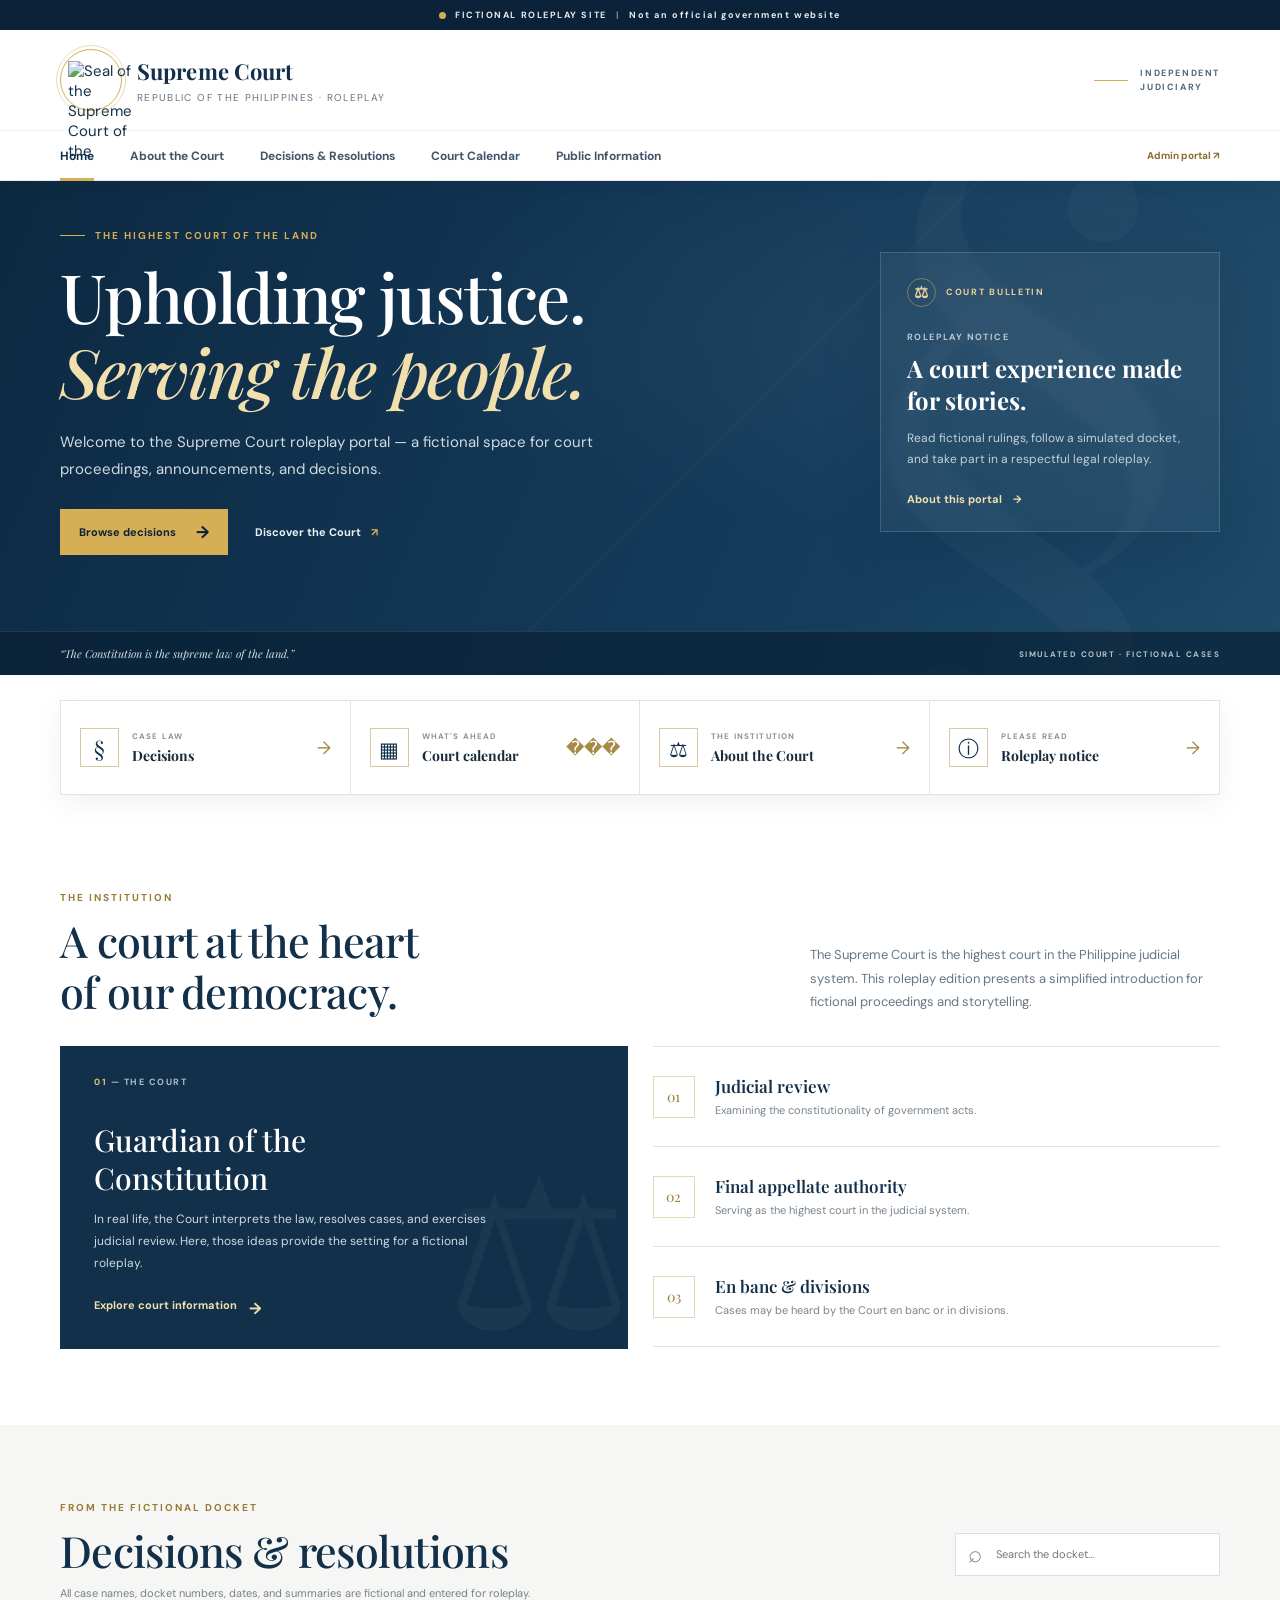
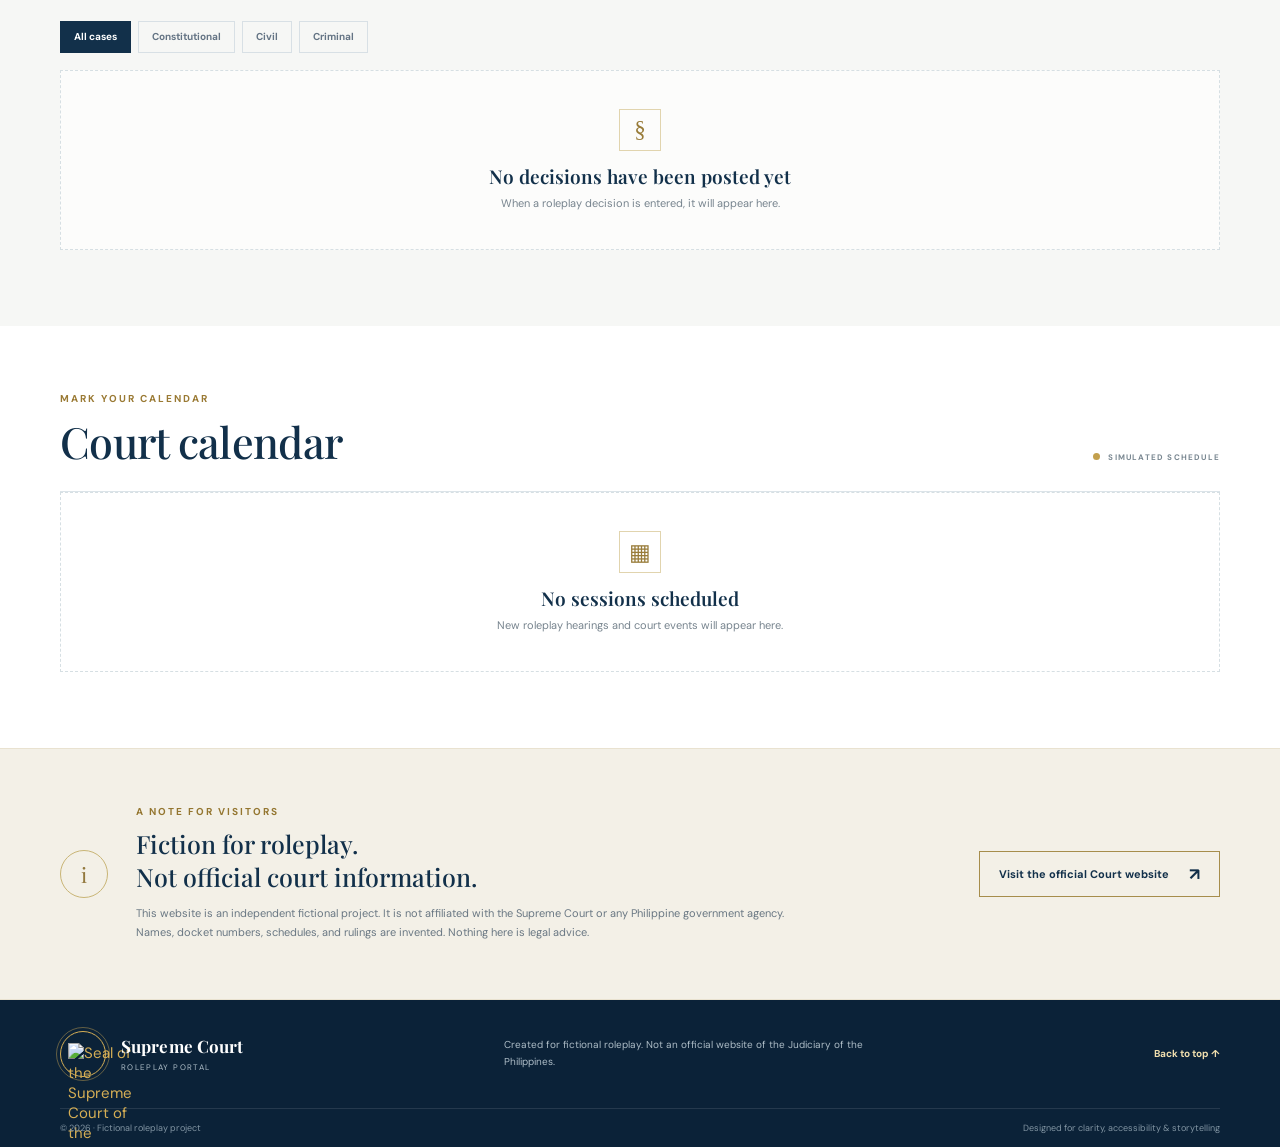
==== commit d872c18f: "Add a browser-based admin portal for fictional decisions and court schedule" ====
--- a/index.html
+++ b/index.html
@@ -7,58 +7,28 @@
   <meta name="description" content="A fictional Supreme Court of the Philippines roleplay portal. All cases and court information are invented for roleplay.">
   <title>Supreme Court of the Philippines | Roleplay Portal</title>
   <link rel="stylesheet" href="styles.css">
+  <link rel="stylesheet" href="site.css">
 </head>
 <body>
   <a class="skip-link" href="#main-content">Skip to content</a>
   <div class="roleplay-bar"><span class="roleplay-dot"></span> FICTIONAL ROLEPLAY SITE <span class="bar-divider">|</span> Not an official government website</div>
   <header class="topbar">
     <div class="container masthead">
-      <a class="brand" href="#home" aria-label="Supreme Court roleplay home">
-        <span class="seal" aria-hidden="true"><span>⚖</span></span>
-        <span class="brand-copy"><strong>Supreme Court</strong><small>Republic of the Philippines · Roleplay</small></span>
-      </a>
+      <a class="brand" href="#home" aria-label="Supreme Court roleplay home"><span class="seal" aria-hidden="true"><span>⚖</span></span><span class="brand-copy"><strong>Supreme Court</strong><small>Republic of the Philippines · Roleplay</small></span></a>
       <div class="masthead-note"><span class="masthead-rule"></span><span>INDEPENDENT<br>JUDICIARY</span></div>
       <button class="menu-btn" type="button" aria-expanded="false" aria-controls="main-nav">Menu <span aria-hidden="true">☰</span></button>
     </div>
-    <nav id="main-nav" class="nav" aria-label="Primary navigation"><div class="container nav-inner"><a class="active" href="#home">Home</a><a href="#court">About the Court</a><a href="#decisions">Decisions &amp; Resolutions</a><a href="#calendar">Court Calendar</a><a href="#resources">Public Information</a></div></nav>
+    <nav id="main-nav" class="nav" aria-label="Primary navigation"><div class="container nav-inner"><a class="active" href="#home">Home</a><a href="#court">About the Court</a><a href="#decisions">Decisions &amp; Resolutions</a><a href="#calendar">Court Calendar</a><a href="#resources">Public Information</a><a class="admin-nav" href="admin.html">Admin portal ↗</a></div></nav>
   </header>
-
   <main id="main-content">
-    <section id="home" class="hero">
-      <div class="hero-watermark" aria-hidden="true">§</div>
-      <div class="container hero-content">
-        <div class="hero-copy"><p class="eyebrow"><span></span> The Highest Court of the Land</p><h1>Upholding justice.<br><em>Serving the people.</em></h1><p class="hero-intro">Welcome to the Supreme Court roleplay portal — a fictional space for court proceedings, announcements, and decisions.</p><div class="hero-actions"><a class="button button-gold" href="#decisions">Browse decisions <span>→</span></a><a class="hero-text-link" href="#court">Discover the Court <span>↗</span></a></div></div>
-        <aside class="hero-card"><div class="hero-card-top"><span class="mini-seal">⚖</span><span>COURT BULLETIN</span></div><p class="bulletin-date">ROLEPLAY NOTICE</p><h2>A court experience made for stories.</h2><p>Read fictional rulings, follow a simulated docket, and take part in a respectful legal roleplay.</p><a href="#resources">About this portal <span>→</span></a></aside>
-      </div>
-      <div class="hero-bottom"><div class="container hero-bottom-inner"><span>“The Constitution is the supreme law of the land.”</span><span class="fiction-note">SIMULATED COURT · FICTIONAL CASES</span></div></div>
-    </section>
-
-    <section class="quick-links container" aria-label="Quick links"><a href="#decisions"><span class="quick-icon">§</span><span><small>CASE LAW</small><strong>Decisions</strong></span><b>→</b></a><a href="#calendar"><span class="quick-icon">▦</span><span><small>WHAT'S AHEAD</small><strong>Court calendar</strong></span><b>→</b></a><a href="#court"><span class="quick-icon">⚖</span><span><small>THE INSTITUTION</small><strong>About the Court</strong></span><b>→</b></a><a href="#resources"><span class="quick-icon">ⓘ</span><span><small>PLEASE READ</small><strong>Roleplay notice</strong></span><b>→</b></a></section>
-
-    <section id="court" class="section container court-section">
-      <div class="section-heading"><div><p class="eyebrow dark-eyebrow">The Institution</p><h2>A court at the heart<br>of our democracy.</h2></div><p class="section-lede">The Supreme Court is the highest court in the Philippine judicial system. This roleplay edition presents a simplified introduction for fictional proceedings and storytelling.</p></div>
-      <div class="court-grid"><article class="court-feature"><div class="feature-number">01 <span>— THE COURT</span></div><h3>Guardian of the Constitution</h3><p>In real life, the Court interprets the law, resolves cases, and exercises judicial review. Here, those ideas provide the setting for a fictional roleplay.</p><a class="text-link" href="#resources">Explore court information <span>→</span></a><div class="feature-watermark" aria-hidden="true">⚖</div></article><div class="court-facts"><article><span class="fact-icon">01</span><div><h3>Judicial review</h3><p>Examining the constitutionality of government acts.</p></div></article><article><span class="fact-icon">02</span><div><h3>Final appellate authority</h3><p>Serving as the highest court in the judicial system.</p></div></article><article><span class="fact-icon">03</span><div><h3>En banc &amp; divisions</h3><p>Cases may be heard by the Court en banc or in divisions.</p></div></article></div></div>
-    </section>
-
-    <section id="decisions" class="section decisions-section"><div class="container">
-      <div class="section-heading decisions-heading"><div><p class="eyebrow dark-eyebrow">From the fictional docket</p><h2>Decisions &amp; resolutions</h2></div><label class="search"><span class="search-icon" aria-hidden="true">⌕</span><span class="sr-only">Search decisions</span><input id="decision-search" type="search" placeholder="Search the docket…"></label></div>
-      <p class="section-subtitle">All case names, docket numbers, dates, and summaries below are invented for roleplay purposes.</p>
-      <div class="filters" role="group" aria-label="Filter decisions"><button class="filter active" type="button" data-filter="all">All cases</button><button class="filter" type="button" data-filter="constitutional">Constitutional</button><button class="filter" type="button" data-filter="civil">Civil</button><button class="filter" type="button" data-filter="criminal">Criminal</button></div>
-      <div id="decision-list" class="decision-list">
-        <article class="decision" data-category="constitutional" data-search="digital access elections privacy"><div class="decision-meta"><span>G.R. RP-2026-001</span><time datetime="2026-11-18">18 Nov 2026</time></div><div class="decision-main"><span class="case-type">CONSTITUTIONAL · EN BANC</span><h3>Digital Access Coalition v. Commission on Elections</h3><p>On digital civic participation, data retention, and voter privacy.</p></div><div class="decision-footer"><span class="status">Promulgated</span><button class="read-btn" type="button" data-case="digital">Read summary <b>→</b></button></div></article>
-        <article class="decision" data-category="civil" data-search="santos rivera property coastal"><div class="decision-meta"><span>G.R. RP-2026-014</span><time datetime="2026-11-11">11 Nov 2026</time></div><div class="decision-main"><span class="case-type">CIVIL · PROPERTY RIGHTS</span><h3>Santos Heirs v. City of Rivera</h3><p>On private property and a fictional coastal protection program.</p></div><div class="decision-footer"><span class="status">Promulgated</span><button class="read-btn" type="button" data-case="rivera">Read summary <b>→</b></button></div></article>
-        <article class="decision" data-category="criminal" data-search="people cruz evidence due process"><div class="decision-meta"><span>G.R. RP-2026-027</span><time datetime="2026-10-29">29 Oct 2026</time></div><div class="decision-main"><span class="case-type">CRIMINAL · EVIDENCE</span><h3>People of the Philippines v. Cruz</h3><p>On digital evidence, authentication, and due-process safeguards.</p></div><div class="decision-footer"><span class="status">Promulgated</span><button class="read-btn" type="button" data-case="cruz">Read summary <b>→</b></button></div></article>
-      </div><p id="no-results" class="no-results" hidden>No decisions match your search.</p>
-    </div></section>
-
-    <section id="calendar" class="section container calendar-section"><div class="section-heading"><div><p class="eyebrow dark-eyebrow">Mark your calendar</p><h2>Court calendar</h2></div><span class="calendar-label"><span></span> SIMULATED SCHEDULE</span></div><div class="schedule"><article><time datetime="2026-11-24"><strong>24</strong><span>NOV</span></time><div><span class="schedule-type">EN BANC</span><p>En Banc Session</p><span class="schedule-detail">9:00 AM · Session Hall</span></div><span class="schedule-arrow">↗</span></article><article><time datetime="2026-11-26"><strong>26</strong><span>NOV</span></time><div><span class="schedule-type">ORAL ARGUMENTS</span><p>Oral Arguments</p><span class="schedule-detail">10:30 AM · Chamber 2</span></div><span class="schedule-arrow">↗</span></article><article><time datetime="2026-12-01"><strong>01</strong><span>DEC</span></time><div><span class="schedule-type">RESOLUTIONS</span><p>Promulgation of Resolutions</p><span class="schedule-detail">2:00 PM · Session Hall</span></div><span class="schedule-arrow">↗</span></article></div></section>
-
+    <section id="home" class="hero"><div class="hero-watermark" aria-hidden="true">§</div><div class="container hero-content"><div class="hero-copy"><p class="eyebrow"><span></span> The Highest Court of the Land</p><h1>Upholding justice.<br><em>Serving the people.</em></h1><p class="hero-intro">Welcome to the Supreme Court roleplay portal — a fictional space for court proceedings, announcements, and decisions.</p><div class="hero-actions"><a class="button button-gold" href="#decisions">Browse decisions <span>→</span></a><a class="hero-text-link" href="#court">Discover the Court <span>↗</span></a></div></div><aside class="hero-card"><div class="hero-card-top"><span class="mini-seal">⚖</span><span>COURT BULLETIN</span></div><p class="bulletin-date">ROLEPLAY NOTICE</p><h2>A court experience made for stories.</h2><p>Read fictional rulings, follow a simulated docket, and take part in a respectful legal roleplay.</p><a href="#resources">About this portal <span>→</span></a></aside></div><div class="hero-bottom"><div class="container hero-bottom-inner"><span>“The Constitution is the supreme law of the land.”</span><span class="fiction-note">SIMULATED COURT · FICTIONAL CASES</span></div></div></section>
+    <section class="quick-links container" aria-label="Quick links"><a href="#decisions"><span class="quick-icon">§</span><span><small>CASE LAW</small><strong>Decisions</strong></span><b>→</b></a><a href="#calendar"><span class="quick-icon">▦</span><span><small>WHAT'S AHEAD</small><strong>Court calendar</strong></span><b>���</b></a><a href="#court"><span class="quick-icon">⚖</span><span><small>THE INSTITUTION</small><strong>About the Court</strong></span><b>→</b></a><a href="#resources"><span class="quick-icon">ⓘ</span><span><small>PLEASE READ</small><strong>Roleplay notice</strong></span><b>→</b></a></section>
+    <section id="court" class="section container court-section"><div class="section-heading"><div><p class="eyebrow dark-eyebrow">The Institution</p><h2>A court at the heart<br>of our democracy.</h2></div><p class="section-lede">The Supreme Court is the highest court in the Philippine judicial system. This roleplay edition presents a simplified introduction for fictional proceedings and storytelling.</p></div><div class="court-grid"><article class="court-feature"><div class="feature-number">01 <span>— THE COURT</span></div><h3>Guardian of the Constitution</h3><p>In real life, the Court interprets the law, resolves cases, and exercises judicial review. Here, those ideas provide the setting for a fictional roleplay.</p><a class="text-link" href="#resources">Explore court information <span>→</span></a><div class="feature-watermark" aria-hidden="true">⚖</div></article><div class="court-facts"><article><span class="fact-icon">01</span><div><h3>Judicial review</h3><p>Examining the constitutionality of government acts.</p></div></article><article><span class="fact-icon">02</span><div><h3>Final appellate authority</h3><p>Serving as the highest court in the judicial system.</p></div></article><article><span class="fact-icon">03</span><div><h3>En banc &amp; divisions</h3><p>Cases may be heard by the Court en banc or in divisions.</p></div></article></div></div></section>
+    <section id="decisions" class="section decisions-section"><div class="container"><div class="section-heading decisions-heading"><div><p class="eyebrow dark-eyebrow">From the fictional docket</p><h2>Decisions &amp; resolutions</h2></div><label class="search"><span class="search-icon" aria-hidden="true">⌕</span><span class="sr-only">Search decisions</span><input id="decision-search" type="search" placeholder="Search the docket…"></label></div><p class="section-subtitle">All case names, docket numbers, dates, and summaries are fictional and entered for roleplay.</p><div class="filters" role="group" aria-label="Filter decisions"><button class="filter active" type="button" data-filter="all">All cases</button><button class="filter" type="button" data-filter="constitutional">Constitutional</button><button class="filter" type="button" data-filter="civil">Civil</button><button class="filter" type="button" data-filter="criminal">Criminal</button></div><div id="decision-list" class="decision-list" aria-live="polite"></div><div id="decision-empty" class="empty-state"><span class="empty-icon">§</span><h3>No decisions have been posted yet</h3><p>When a roleplay decision is entered, it will appear here.</p></div><p id="no-results" class="no-results" hidden>No decisions match your search.</p></div></section>
+    <section id="calendar" class="section container calendar-section"><div class="section-heading"><div><p class="eyebrow dark-eyebrow">Mark your calendar</p><h2>Court calendar</h2></div><span class="calendar-label"><span></span> SIMULATED SCHEDULE</span></div><div id="schedule-list" class="schedule" aria-live="polite"></div><div id="schedule-empty" class="empty-state schedule-empty"><span class="empty-icon">▦</span><h3>No sessions scheduled</h3><p>New roleplay hearings and court events will appear here.</p></div></section>
     <section id="resources" class="roleplay-callout"><div class="container callout-inner"><span class="callout-seal" aria-hidden="true">i</span><div><p class="eyebrow">A note for visitors</p><h2>Fiction for roleplay.<br>Not official court information.</h2><p>This website is an independent fictional project. It is not affiliated with the Supreme Court or any Philippine government agency. Names, docket numbers, schedules, and rulings are invented. Nothing here is legal advice.</p></div><a class="button button-outline" href="https://sc.judiciary.gov.ph/" target="_blank" rel="noopener noreferrer">Visit the official Court website <span>↗</span></a></div></section>
   </main>
-
   <footer class="footer"><div class="container footer-main"><a class="brand footer-brand" href="#home"><span class="seal" aria-hidden="true"><span>⚖</span></span><span class="brand-copy"><strong>Supreme Court</strong><small>Roleplay Portal</small></span></a><p>Created for fictional roleplay. Not an official website of the Judiciary of the Philippines.</p><a class="back-top" href="#home">Back to top ↑</a></div><div class="container footer-bottom"><span>© 2026 · Fictional roleplay project</span><span>Designed for clarity, accessibility &amp; storytelling</span></div></footer>
-
-  <dialog id="case-modal" class="modal"><button class="modal-close" type="button" aria-label="Close">×</button><p id="modal-kicker" class="kicker"></p><h2 id="modal-title"></h2><div id="modal-body"></div></dialog>
-  <script src="script.js"></script>
+  <script src="site.js"></script>
 </body>
 </html>
--- a/site.css
+++ b/site.css
@@ -0,0 +1,2 @@
+/* Empty-state styling and admin navigation addition */
+.admin-nav{margin-left:auto;color:#8a6f2d!important;font-size:10px!important}.empty-state{min-height:180px;display:flex;flex-direction:column;align-items:center;justify-content:center;padding:30px;text-align:center;border:1px dashed #d6dfe3;background:#ffffffa8}.empty-state[hidden]{display:none}.empty-icon{width:42px;height:42px;display:grid;place-items:center;margin-bottom:12px;border:1px solid #e1d4ae;color:#987b38;font-family:Georgia,serif;font-size:23px}.empty-state h3{margin:0 0 7px;color:#12304a;font-family:'Playfair Display',Georgia,serif;font-size:19px;font-weight:600}.empty-state p{margin:0;color:#77848e;font-size:11px}.schedule-empty{margin-top:0}.decision-details{grid-column:1/-1;padding:16px;margin-top:8px;border-top:1px solid #e7ecee;background:#f8faf9;color:#586b79;font-size:12px;line-height:1.75;white-space:pre-wrap}.decision-details p{margin:0}.details-close{margin-top:10px;padding:5px 10px;border:1px solid #cbd6db;background:white;color:#12304a;cursor:pointer;font:inherit;font-size:10px}
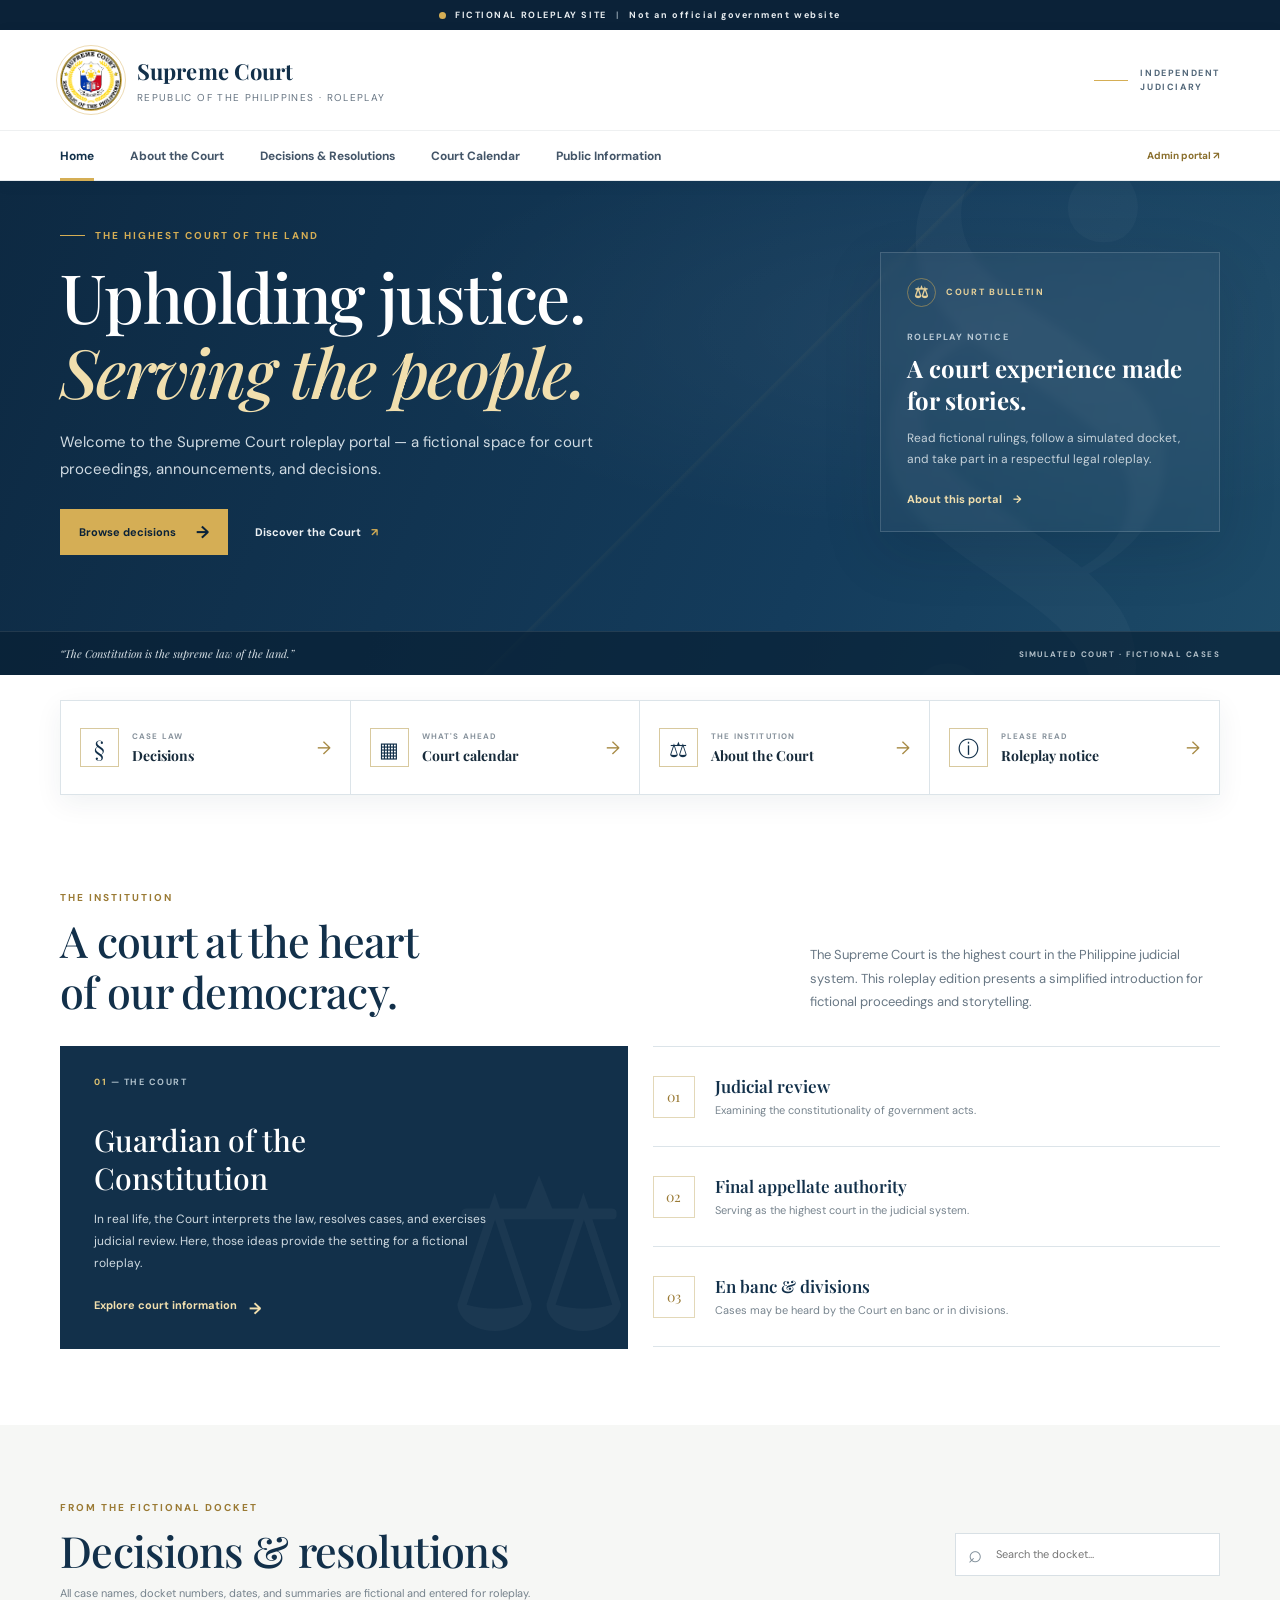
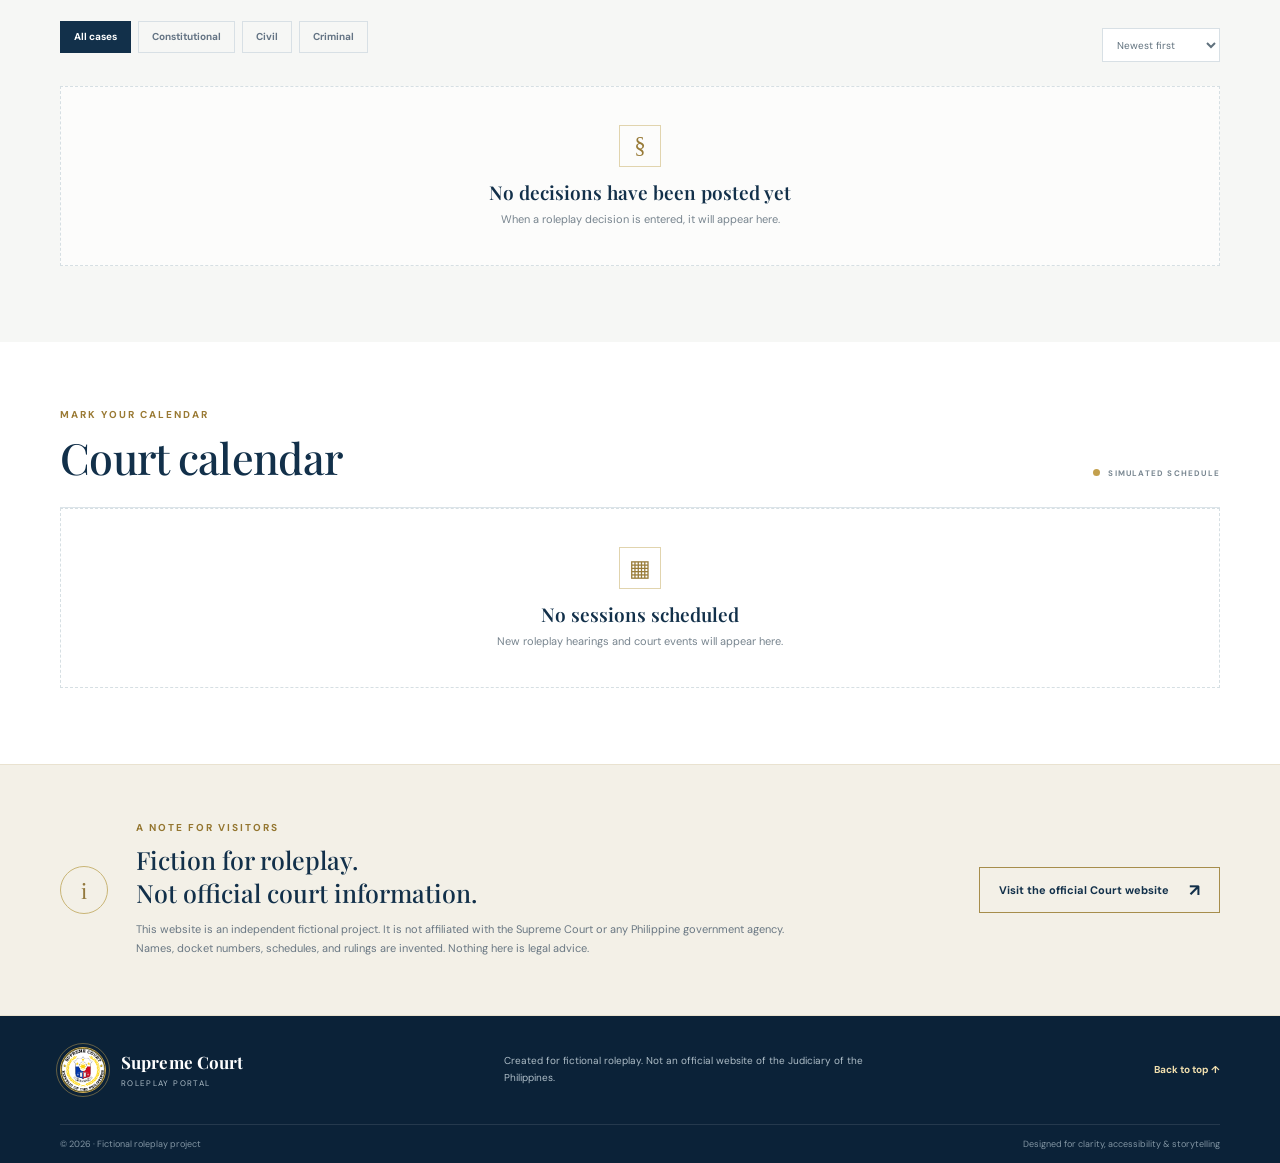
==== commit 6b041c48: "Fix public and admin bugs and add sorting, editing, locking, backups, validation, and improved empty" ====
--- a/index.html
+++ b/index.html
@@ -4,7 +4,7 @@
   <meta charset="utf-8">
   <meta name="viewport" content="width=device-width, initial-scale=1">
   <meta name="theme-color" content="#102a43">
-  <meta name="description" content="A fictional Supreme Court of the Philippines roleplay portal. All cases and court information are invented for roleplay.">
+  <meta name="description" content="A fictional Supreme Court of the Philippines roleplay portal.">
   <title>Supreme Court of the Philippines | Roleplay Portal</title>
   <link rel="stylesheet" href="styles.css">
   <link rel="stylesheet" href="site.css">
@@ -22,13 +22,14 @@
   </header>
   <main id="main-content">
     <section id="home" class="hero"><div class="hero-watermark" aria-hidden="true">§</div><div class="container hero-content"><div class="hero-copy"><p class="eyebrow"><span></span> The Highest Court of the Land</p><h1>Upholding justice.<br><em>Serving the people.</em></h1><p class="hero-intro">Welcome to the Supreme Court roleplay portal — a fictional space for court proceedings, announcements, and decisions.</p><div class="hero-actions"><a class="button button-gold" href="#decisions">Browse decisions <span>→</span></a><a class="hero-text-link" href="#court">Discover the Court <span>↗</span></a></div></div><aside class="hero-card"><div class="hero-card-top"><span class="mini-seal">⚖</span><span>COURT BULLETIN</span></div><p class="bulletin-date">ROLEPLAY NOTICE</p><h2>A court experience made for stories.</h2><p>Read fictional rulings, follow a simulated docket, and take part in a respectful legal roleplay.</p><a href="#resources">About this portal <span>→</span></a></aside></div><div class="hero-bottom"><div class="container hero-bottom-inner"><span>“The Constitution is the supreme law of the land.”</span><span class="fiction-note">SIMULATED COURT · FICTIONAL CASES</span></div></div></section>
-    <section class="quick-links container" aria-label="Quick links"><a href="#decisions"><span class="quick-icon">§</span><span><small>CASE LAW</small><strong>Decisions</strong></span><b>→</b></a><a href="#calendar"><span class="quick-icon">▦</span><span><small>WHAT'S AHEAD</small><strong>Court calendar</strong></span><b>���</b></a><a href="#court"><span class="quick-icon">⚖</span><span><small>THE INSTITUTION</small><strong>About the Court</strong></span><b>→</b></a><a href="#resources"><span class="quick-icon">ⓘ</span><span><small>PLEASE READ</small><strong>Roleplay notice</strong></span><b>→</b></a></section>
+    <section class="quick-links container" aria-label="Quick links"><a href="#decisions"><span class="quick-icon">§</span><span><small>CASE LAW</small><strong>Decisions</strong></span><b>→</b></a><a href="#calendar"><span class="quick-icon">▦</span><span><small>WHAT'S AHEAD</small><strong>Court calendar</strong></span><b>→</b></a><a href="#court"><span class="quick-icon">⚖</span><span><small>THE INSTITUTION</small><strong>About the Court</strong></span><b>→</b></a><a href="#resources"><span class="quick-icon">ⓘ</span><span><small>PLEASE READ</small><strong>Roleplay notice</strong></span><b>→</b></a></section>
     <section id="court" class="section container court-section"><div class="section-heading"><div><p class="eyebrow dark-eyebrow">The Institution</p><h2>A court at the heart<br>of our democracy.</h2></div><p class="section-lede">The Supreme Court is the highest court in the Philippine judicial system. This roleplay edition presents a simplified introduction for fictional proceedings and storytelling.</p></div><div class="court-grid"><article class="court-feature"><div class="feature-number">01 <span>— THE COURT</span></div><h3>Guardian of the Constitution</h3><p>In real life, the Court interprets the law, resolves cases, and exercises judicial review. Here, those ideas provide the setting for a fictional roleplay.</p><a class="text-link" href="#resources">Explore court information <span>→</span></a><div class="feature-watermark" aria-hidden="true">⚖</div></article><div class="court-facts"><article><span class="fact-icon">01</span><div><h3>Judicial review</h3><p>Examining the constitutionality of government acts.</p></div></article><article><span class="fact-icon">02</span><div><h3>Final appellate authority</h3><p>Serving as the highest court in the judicial system.</p></div></article><article><span class="fact-icon">03</span><div><h3>En banc &amp; divisions</h3><p>Cases may be heard by the Court en banc or in divisions.</p></div></article></div></div></section>
-    <section id="decisions" class="section decisions-section"><div class="container"><div class="section-heading decisions-heading"><div><p class="eyebrow dark-eyebrow">From the fictional docket</p><h2>Decisions &amp; resolutions</h2></div><label class="search"><span class="search-icon" aria-hidden="true">⌕</span><span class="sr-only">Search decisions</span><input id="decision-search" type="search" placeholder="Search the docket…"></label></div><p class="section-subtitle">All case names, docket numbers, dates, and summaries are fictional and entered for roleplay.</p><div class="filters" role="group" aria-label="Filter decisions"><button class="filter active" type="button" data-filter="all">All cases</button><button class="filter" type="button" data-filter="constitutional">Constitutional</button><button class="filter" type="button" data-filter="civil">Civil</button><button class="filter" type="button" data-filter="criminal">Criminal</button></div><div id="decision-list" class="decision-list" aria-live="polite"></div><div id="decision-empty" class="empty-state"><span class="empty-icon">§</span><h3>No decisions have been posted yet</h3><p>When a roleplay decision is entered, it will appear here.</p></div><p id="no-results" class="no-results" hidden>No decisions match your search.</p></div></section>
+    <section id="decisions" class="section decisions-section"><div class="container"><div class="section-heading decisions-heading"><div><p class="eyebrow dark-eyebrow">From the fictional docket</p><h2>Decisions &amp; resolutions</h2></div><label class="search"><span class="search-icon" aria-hidden="true">⌕</span><span class="sr-only">Search decisions</span><input id="decision-search" type="search" placeholder="Search the docket…" autocomplete="off"></label></div><p class="section-subtitle">All case names, docket numbers, dates, and summaries are fictional and entered for roleplay.</p><div class="decisions-toolbar"><div class="filters" role="group" aria-label="Filter decisions"><button class="filter active" type="button" data-filter="all">All cases</button><button class="filter" type="button" data-filter="constitutional">Constitutional</button><button class="filter" type="button" data-filter="civil">Civil</button><button class="filter" type="button" data-filter="criminal">Criminal</button></div><select id="decision-sort" class="decision-sort" aria-label="Sort decisions"><option value="newest">Newest first</option><option value="oldest">Oldest first</option><option value="title">Case title</option></select></div><div id="decision-list" class="decision-list" aria-live="polite"></div><div id="decision-empty" class="empty-state"><span class="empty-icon">§</span><h3>No decisions have been posted yet</h3><p>When a roleplay decision is entered, it will appear here.</p></div><p id="no-results" class="no-results" hidden>No decisions match your search.</p></div></section>
     <section id="calendar" class="section container calendar-section"><div class="section-heading"><div><p class="eyebrow dark-eyebrow">Mark your calendar</p><h2>Court calendar</h2></div><span class="calendar-label"><span></span> SIMULATED SCHEDULE</span></div><div id="schedule-list" class="schedule" aria-live="polite"></div><div id="schedule-empty" class="empty-state schedule-empty"><span class="empty-icon">▦</span><h3>No sessions scheduled</h3><p>New roleplay hearings and court events will appear here.</p></div></section>
     <section id="resources" class="roleplay-callout"><div class="container callout-inner"><span class="callout-seal" aria-hidden="true">i</span><div><p class="eyebrow">A note for visitors</p><h2>Fiction for roleplay.<br>Not official court information.</h2><p>This website is an independent fictional project. It is not affiliated with the Supreme Court or any Philippine government agency. Names, docket numbers, schedules, and rulings are invented. Nothing here is legal advice.</p></div><a class="button button-outline" href="https://sc.judiciary.gov.ph/" target="_blank" rel="noopener noreferrer">Visit the official Court website <span>↗</span></a></div></section>
   </main>
   <footer class="footer"><div class="container footer-main"><a class="brand footer-brand" href="#home"><span class="seal" aria-hidden="true"><span>⚖</span></span><span class="brand-copy"><strong>Supreme Court</strong><small>Roleplay Portal</small></span></a><p>Created for fictional roleplay. Not an official website of the Judiciary of the Philippines.</p><a class="back-top" href="#home">Back to top ↑</a></div><div class="container footer-bottom"><span>© 2026 · Fictional roleplay project</span><span>Designed for clarity, accessibility &amp; storytelling</span></div></footer>
+  <dialog id="print-modal" class="modal"><button class="modal-close" type="button" aria-label="Close">×</button><p class="kicker">FICTIONAL ROLEPLAY DECISION</p><h2 id="print-title"></h2><div id="print-body"></div></dialog>
   <script src="site.js"></script>
 </body>
 </html>
--- a/site.css
+++ b/site.css
@@ -1,2 +1,2 @@
-/* Empty-state styling and admin navigation addition */
-.admin-nav{margin-left:auto;color:#8a6f2d!important;font-size:10px!important}.empty-state{min-height:180px;display:flex;flex-direction:column;align-items:center;justify-content:center;padding:30px;text-align:center;border:1px dashed #d6dfe3;background:#ffffffa8}.empty-state[hidden]{display:none}.empty-icon{width:42px;height:42px;display:grid;place-items:center;margin-bottom:12px;border:1px solid #e1d4ae;color:#987b38;font-family:Georgia,serif;font-size:23px}.empty-state h3{margin:0 0 7px;color:#12304a;font-family:'Playfair Display',Georgia,serif;font-size:19px;font-weight:600}.empty-state p{margin:0;color:#77848e;font-size:11px}.schedule-empty{margin-top:0}.decision-details{grid-column:1/-1;padding:16px;margin-top:8px;border-top:1px solid #e7ecee;background:#f8faf9;color:#586b79;font-size:12px;line-height:1.75;white-space:pre-wrap}.decision-details p{margin:0}.details-close{margin-top:10px;padding:5px 10px;border:1px solid #cbd6db;background:white;color:#12304a;cursor:pointer;font:inherit;font-size:10px}
+@import url('https://fonts.googleapis.com/css2?family=DM+Sans:wght@400;500;600;700&family=Playfair+Display:wght@500;600;700&display=swap');
+.admin-nav{margin-left:auto;color:#8a6f2d!important;font-size:10px!important}.empty-state{min-height:180px;display:flex;flex-direction:column;align-items:center;justify-content:center;padding:30px;text-align:center;border:1px dashed #d6dfe3;background:#ffffffa8}.empty-state[hidden]{display:none}.empty-icon{width:42px;height:42px;display:grid;place-items:center;margin-bottom:12px;border:1px solid #e1d4ae;color:#987b38;font-family:Georgia,serif;font-size:23px}.empty-state h3{margin:0 0 7px;color:#12304a;font-family:'Playfair Display',Georgia,serif;font-size:19px;font-weight:600}.empty-state p{margin:0;color:#77848e;font-size:11px}.schedule-empty{margin-top:0}.modal{width:min(620px,calc(100% - 32px));padding:38px;border:1px solid #dde5e8;box-shadow:0 24px 80px #071b2c55}.modal::backdrop{background:#0b2034b8}.modal h2{margin:7px 0 14px;color:#12304a;font-family:'Playfair Display',Georgia,serif}.modal p{color:#5c6b77;line-height:1.75}.modal-close{position:absolute;top:9px;right:13px;border:0;background:transparent;color:#75838d;cursor:pointer;font-size:28px}.decisions-toolbar{display:flex;align-items:center;justify-content:space-between;gap:12px;margin-bottom:16px}.decision-sort{height:34px;padding:0 28px 0 10px;border:1px solid #d8e0e5;background:white;color:#60717d;font:inherit;font-size:10px}.decision-details{grid-column:1/-1;margin-top:10px;padding:14px;border-top:1px solid #e7ecee;background:#fafbfa;color:#586b79;font-size:12px}.seal{background-image:url('./IMG_b7031dbc-e9a1-45e4-9c98-9395588668b3.png');background-position:center;background-repeat:no-repeat;background-size:contain}.seal img{display:block;width:100%;height:100%;object-fit:contain}@media(max-width:650px){.decisions-toolbar{align-items:flex-start;flex-direction:column}.decision-sort{width:100%}.admin-nav{margin-left:0}}
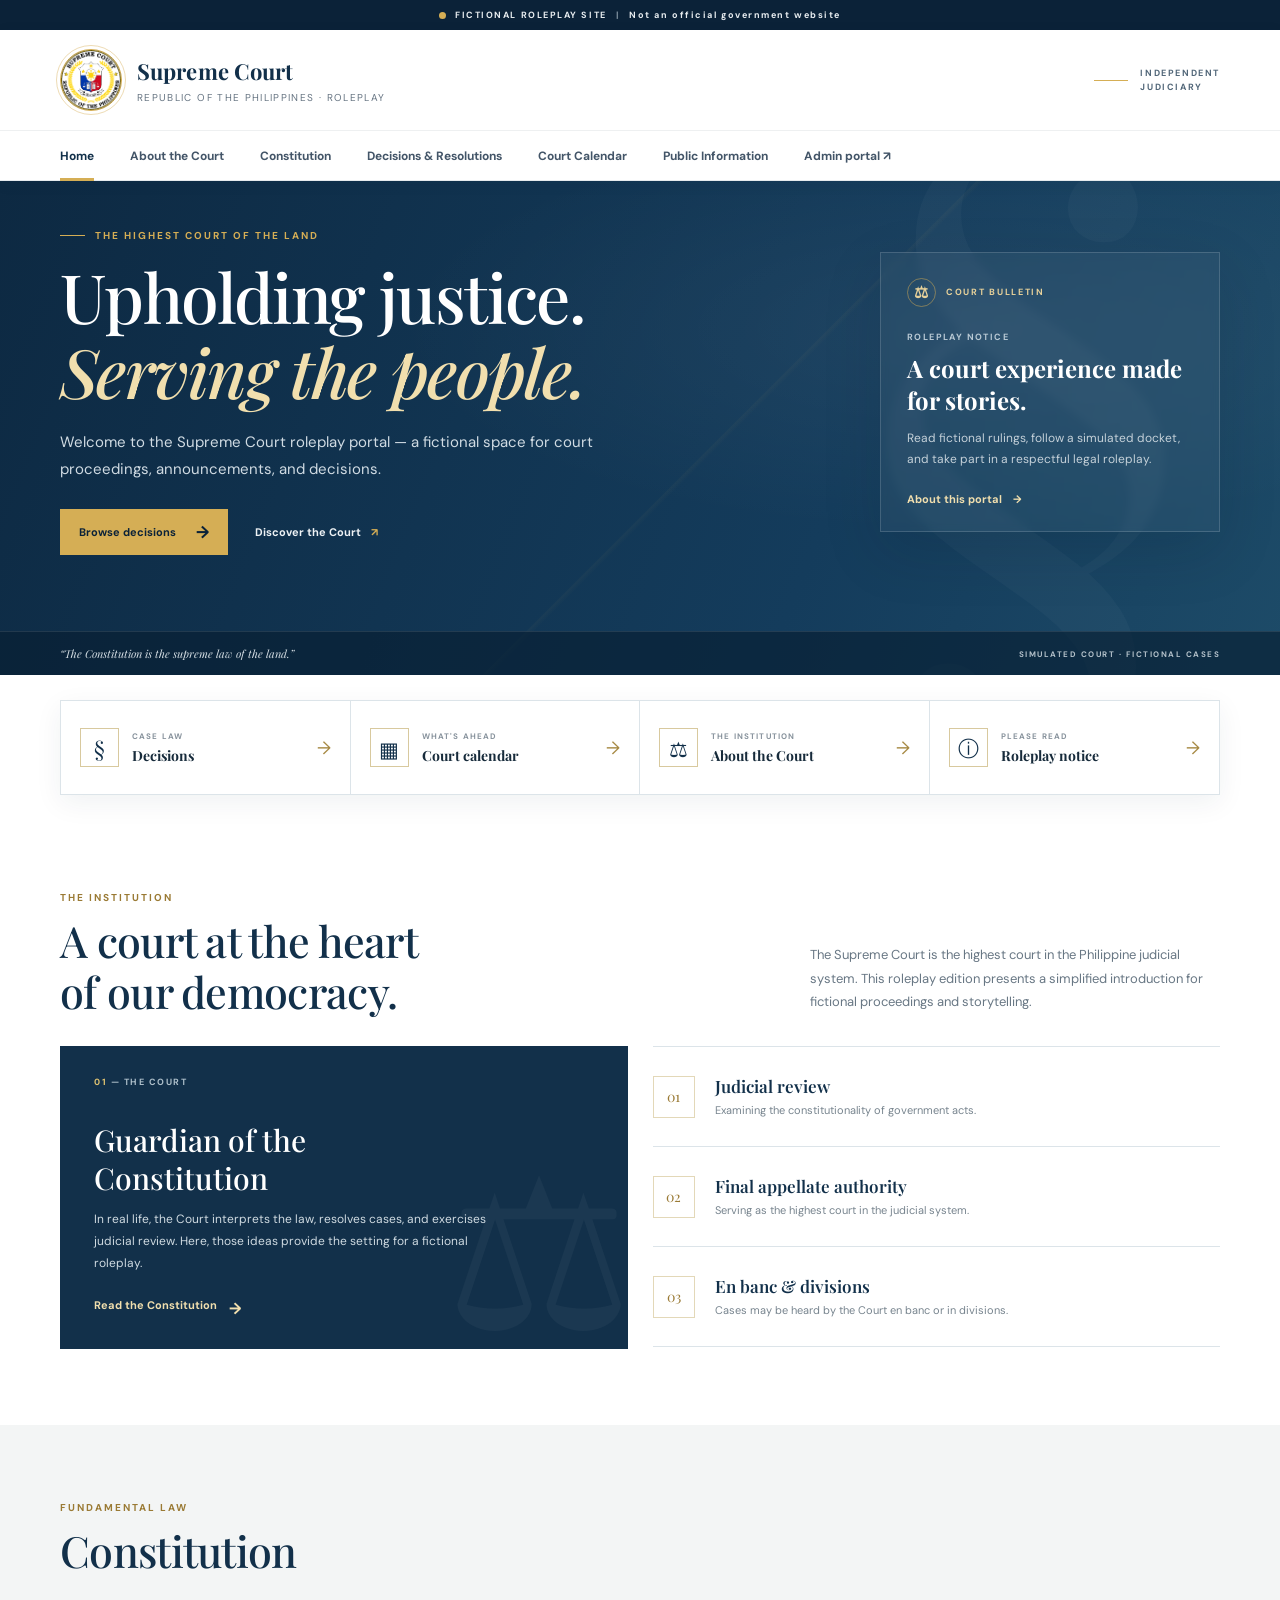
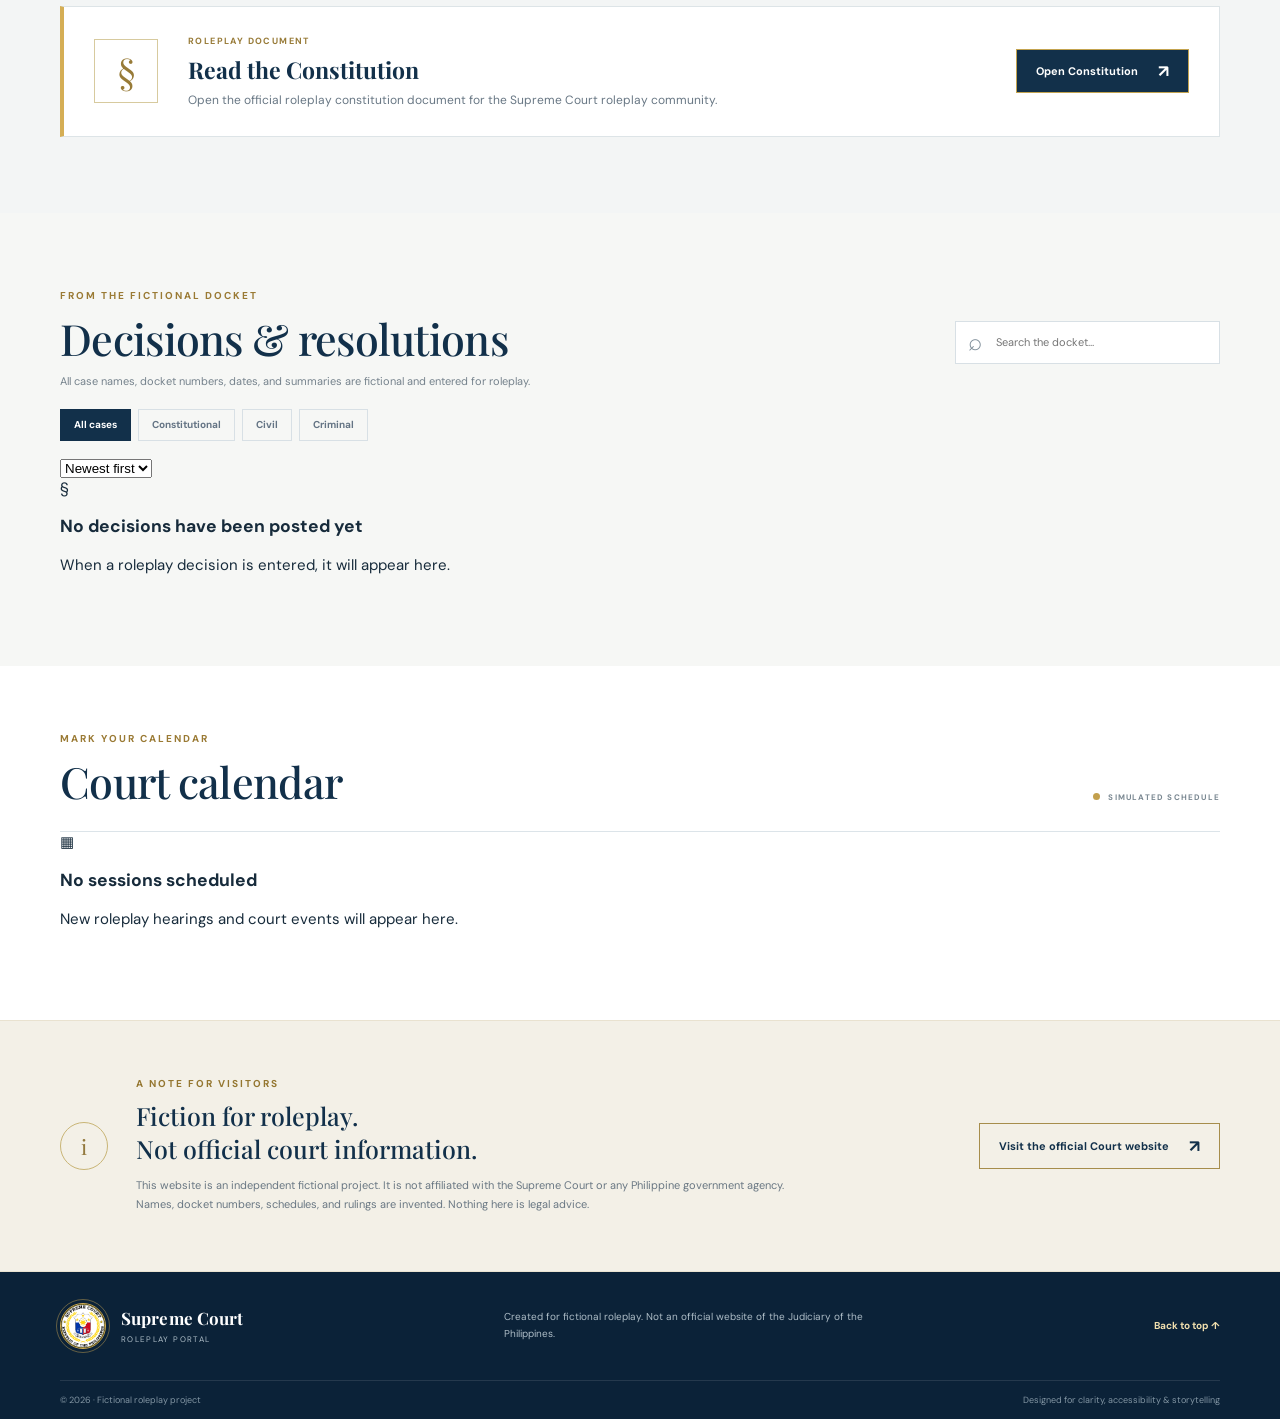
==== commit f2536a24: "Add a Constitution section and navigation link" ====
--- a/index.html
+++ b/index.html
@@ -18,12 +18,15 @@
       <div class="masthead-note"><span class="masthead-rule"></span><span>INDEPENDENT<br>JUDICIARY</span></div>
       <button class="menu-btn" type="button" aria-expanded="false" aria-controls="main-nav">Menu <span aria-hidden="true">☰</span></button>
     </div>
-    <nav id="main-nav" class="nav" aria-label="Primary navigation"><div class="container nav-inner"><a class="active" href="#home">Home</a><a href="#court">About the Court</a><a href="#decisions">Decisions &amp; Resolutions</a><a href="#calendar">Court Calendar</a><a href="#resources">Public Information</a><a class="admin-nav" href="admin.html">Admin portal ↗</a></div></nav>
+    <nav id="main-nav" class="nav" aria-label="Primary navigation"><div class="container nav-inner"><a class="active" href="#home">Home</a><a href="#court">About the Court</a><a href="#constitution">Constitution</a><a href="#decisions">Decisions &amp; Resolutions</a><a href="#calendar">Court Calendar</a><a href="#resources">Public Information</a><a class="admin-nav" href="admin.html">Admin portal ↗</a></div></nav>
   </header>
   <main id="main-content">
     <section id="home" class="hero"><div class="hero-watermark" aria-hidden="true">§</div><div class="container hero-content"><div class="hero-copy"><p class="eyebrow"><span></span> The Highest Court of the Land</p><h1>Upholding justice.<br><em>Serving the people.</em></h1><p class="hero-intro">Welcome to the Supreme Court roleplay portal — a fictional space for court proceedings, announcements, and decisions.</p><div class="hero-actions"><a class="button button-gold" href="#decisions">Browse decisions <span>→</span></a><a class="hero-text-link" href="#court">Discover the Court <span>↗</span></a></div></div><aside class="hero-card"><div class="hero-card-top"><span class="mini-seal">⚖</span><span>COURT BULLETIN</span></div><p class="bulletin-date">ROLEPLAY NOTICE</p><h2>A court experience made for stories.</h2><p>Read fictional rulings, follow a simulated docket, and take part in a respectful legal roleplay.</p><a href="#resources">About this portal <span>→</span></a></aside></div><div class="hero-bottom"><div class="container hero-bottom-inner"><span>“The Constitution is the supreme law of the land.”</span><span class="fiction-note">SIMULATED COURT · FICTIONAL CASES</span></div></div></section>
     <section class="quick-links container" aria-label="Quick links"><a href="#decisions"><span class="quick-icon">§</span><span><small>CASE LAW</small><strong>Decisions</strong></span><b>→</b></a><a href="#calendar"><span class="quick-icon">▦</span><span><small>WHAT'S AHEAD</small><strong>Court calendar</strong></span><b>→</b></a><a href="#court"><span class="quick-icon">⚖</span><span><small>THE INSTITUTION</small><strong>About the Court</strong></span><b>→</b></a><a href="#resources"><span class="quick-icon">ⓘ</span><span><small>PLEASE READ</small><strong>Roleplay notice</strong></span><b>→</b></a></section>
-    <section id="court" class="section container court-section"><div class="section-heading"><div><p class="eyebrow dark-eyebrow">The Institution</p><h2>A court at the heart<br>of our democracy.</h2></div><p class="section-lede">The Supreme Court is the highest court in the Philippine judicial system. This roleplay edition presents a simplified introduction for fictional proceedings and storytelling.</p></div><div class="court-grid"><article class="court-feature"><div class="feature-number">01 <span>— THE COURT</span></div><h3>Guardian of the Constitution</h3><p>In real life, the Court interprets the law, resolves cases, and exercises judicial review. Here, those ideas provide the setting for a fictional roleplay.</p><a class="text-link" href="#resources">Explore court information <span>→</span></a><div class="feature-watermark" aria-hidden="true">⚖</div></article><div class="court-facts"><article><span class="fact-icon">01</span><div><h3>Judicial review</h3><p>Examining the constitutionality of government acts.</p></div></article><article><span class="fact-icon">02</span><div><h3>Final appellate authority</h3><p>Serving as the highest court in the judicial system.</p></div></article><article><span class="fact-icon">03</span><div><h3>En banc &amp; divisions</h3><p>Cases may be heard by the Court en banc or in divisions.</p></div></article></div></div></section>
+    <section id="court" class="section container court-section"><div class="section-heading"><div><p class="eyebrow dark-eyebrow">The Institution</p><h2>A court at the heart<br>of our democracy.</h2></div><p class="section-lede">The Supreme Court is the highest court in the Philippine judicial system. This roleplay edition presents a simplified introduction for fictional proceedings and storytelling.</p></div><div class="court-grid"><article class="court-feature"><div class="feature-number">01 <span>— THE COURT</span></div><h3>Guardian of the Constitution</h3><p>In real life, the Court interprets the law, resolves cases, and exercises judicial review. Here, those ideas provide the setting for a fictional roleplay.</p><a class="text-link" href="#constitution">Read the Constitution <span>→</span></a><div class="feature-watermark" aria-hidden="true">⚖</div></article><div class="court-facts"><article><span class="fact-icon">01</span><div><h3>Judicial review</h3><p>Examining the constitutionality of government acts.</p></div></article><article><span class="fact-icon">02</span><div><h3>Final appellate authority</h3><p>Serving as the highest court in the judicial system.</p></div></article><article><span class="fact-icon">03</span><div><h3>En banc &amp; divisions</h3><p>Cases may be heard by the Court en banc or in divisions.</p></div></article></div></div></section>
+
+    <section id="constitution" class="section constitution-section"><div class="container"><div class="section-heading"><div><p class="eyebrow dark-eyebrow">Fundamental Law</p><h2>Constitution</h2></div></div><article class="constitution-card"><div class="constitution-icon" aria-hidden="true">§</div><div class="constitution-copy"><p class="constitution-type">ROLEPLAY DOCUMENT</p><h3>Read the Constitution</h3><p>Open the official roleplay constitution document for the Supreme Court roleplay community.</p></div><a class="button constitution-button" href="https://docs.google.com/document/d/1kXV-4yO0J2YHxtYhqOAamC_MXE9_zTp9vgMNgdrsr4E/edit?usp=sharing" target="_blank" rel="noopener noreferrer">Open Constitution <span>↗</span></a></article></div></section>
+
     <section id="decisions" class="section decisions-section"><div class="container"><div class="section-heading decisions-heading"><div><p class="eyebrow dark-eyebrow">From the fictional docket</p><h2>Decisions &amp; resolutions</h2></div><label class="search"><span class="search-icon" aria-hidden="true">⌕</span><span class="sr-only">Search decisions</span><input id="decision-search" type="search" placeholder="Search the docket…" autocomplete="off"></label></div><p class="section-subtitle">All case names, docket numbers, dates, and summaries are fictional and entered for roleplay.</p><div class="decisions-toolbar"><div class="filters" role="group" aria-label="Filter decisions"><button class="filter active" type="button" data-filter="all">All cases</button><button class="filter" type="button" data-filter="constitutional">Constitutional</button><button class="filter" type="button" data-filter="civil">Civil</button><button class="filter" type="button" data-filter="criminal">Criminal</button></div><select id="decision-sort" class="decision-sort" aria-label="Sort decisions"><option value="newest">Newest first</option><option value="oldest">Oldest first</option><option value="title">Case title</option></select></div><div id="decision-list" class="decision-list" aria-live="polite"></div><div id="decision-empty" class="empty-state"><span class="empty-icon">§</span><h3>No decisions have been posted yet</h3><p>When a roleplay decision is entered, it will appear here.</p></div><p id="no-results" class="no-results" hidden>No decisions match your search.</p></div></section>
     <section id="calendar" class="section container calendar-section"><div class="section-heading"><div><p class="eyebrow dark-eyebrow">Mark your calendar</p><h2>Court calendar</h2></div><span class="calendar-label"><span></span> SIMULATED SCHEDULE</span></div><div id="schedule-list" class="schedule" aria-live="polite"></div><div id="schedule-empty" class="empty-state schedule-empty"><span class="empty-icon">▦</span><h3>No sessions scheduled</h3><p>New roleplay hearings and court events will appear here.</p></div></section>
     <section id="resources" class="roleplay-callout"><div class="container callout-inner"><span class="callout-seal" aria-hidden="true">i</span><div><p class="eyebrow">A note for visitors</p><h2>Fiction for roleplay.<br>Not official court information.</h2><p>This website is an independent fictional project. It is not affiliated with the Supreme Court or any Philippine government agency. Names, docket numbers, schedules, and rulings are invented. Nothing here is legal advice.</p></div><a class="button button-outline" href="https://sc.judiciary.gov.ph/" target="_blank" rel="noopener noreferrer">Visit the official Court website <span>↗</span></a></div></section>
--- a/site.css
+++ b/site.css
@@ -1,2 +1,2 @@
-@import url('https://fonts.googleapis.com/css2?family=DM+Sans:wght@400;500;600;700&family=Playfair+Display:wght@500;600;700&display=swap');
-.admin-nav{margin-left:auto;color:#8a6f2d!important;font-size:10px!important}.empty-state{min-height:180px;display:flex;flex-direction:column;align-items:center;justify-content:center;padding:30px;text-align:center;border:1px dashed #d6dfe3;background:#ffffffa8}.empty-state[hidden]{display:none}.empty-icon{width:42px;height:42px;display:grid;place-items:center;margin-bottom:12px;border:1px solid #e1d4ae;color:#987b38;font-family:Georgia,serif;font-size:23px}.empty-state h3{margin:0 0 7px;color:#12304a;font-family:'Playfair Display',Georgia,serif;font-size:19px;font-weight:600}.empty-state p{margin:0;color:#77848e;font-size:11px}.schedule-empty{margin-top:0}.modal{width:min(620px,calc(100% - 32px));padding:38px;border:1px solid #dde5e8;box-shadow:0 24px 80px #071b2c55}.modal::backdrop{background:#0b2034b8}.modal h2{margin:7px 0 14px;color:#12304a;font-family:'Playfair Display',Georgia,serif}.modal p{color:#5c6b77;line-height:1.75}.modal-close{position:absolute;top:9px;right:13px;border:0;background:transparent;color:#75838d;cursor:pointer;font-size:28px}.decisions-toolbar{display:flex;align-items:center;justify-content:space-between;gap:12px;margin-bottom:16px}.decision-sort{height:34px;padding:0 28px 0 10px;border:1px solid #d8e0e5;background:white;color:#60717d;font:inherit;font-size:10px}.decision-details{grid-column:1/-1;margin-top:10px;padding:14px;border-top:1px solid #e7ecee;background:#fafbfa;color:#586b79;font-size:12px}.seal{background-image:url('./IMG_b7031dbc-e9a1-45e4-9c98-9395588668b3.png');background-position:center;background-repeat:no-repeat;background-size:contain}.seal img{display:block;width:100%;height:100%;object-fit:contain}@media(max-width:650px){.decisions-toolbar{align-items:flex-start;flex-direction:column}.decision-sort{width:100%}.admin-nav{margin-left:0}}
+.opinion-section{margin-top:18px;padding:16px 18px;border-left:3px solid #d5ae55;background:#f7f8f7}.opinion-section h3{margin:0 0 8px!important;color:#12304a;font-family:'Playfair Display',Georgia,serif;font-size:17px!important}.opinion-section p{margin:0}.opinion-section.majority{border-left-color:#12304a}.fictional-disclaimer{margin-top:16px!important;color:#7a8790!important;font-size:11px}.admin-form label span{display:block}.admin-form textarea{min-height:110px}
+.constitution-section{background:#f3f5f5}.constitution-card{display:grid;grid-template-columns:72px 1fr auto;align-items:center;gap:22px;padding:28px 30px;border:1px solid #dde4e7;border-left:4px solid #d5ae55;background:#fff}.constitution-icon{width:64px;height:64px;display:grid;place-items:center;border:1px solid #d7ca9e;color:#987b38;font-family:'Playfair Display',Georgia,serif;font-size:34px}.constitution-type{margin:0 0 7px!important;color:#987b38!important;font-size:9px!important;font-weight:700;letter-spacing:1.4px}.constitution-copy h3{margin:0 0 7px;color:#12304a;font-family:'Playfair Display',Georgia,serif;font-size:23px}.constitution-copy p:last-child{margin:0;color:#687784;font-size:12px}.constitution-button{min-height:44px;border:1px solid #c3a34f;background:#12304a;color:#fff}.constitution-button:hover{background:#1b4967}@media(max-width:650px){.constitution-card{grid-template-columns:54px 1fr;gap:14px;padding:20px}.constitution-icon{width:54px;height:54px;font-size:28px}.constitution-button{grid-column:1/-1;justify-self:start}}
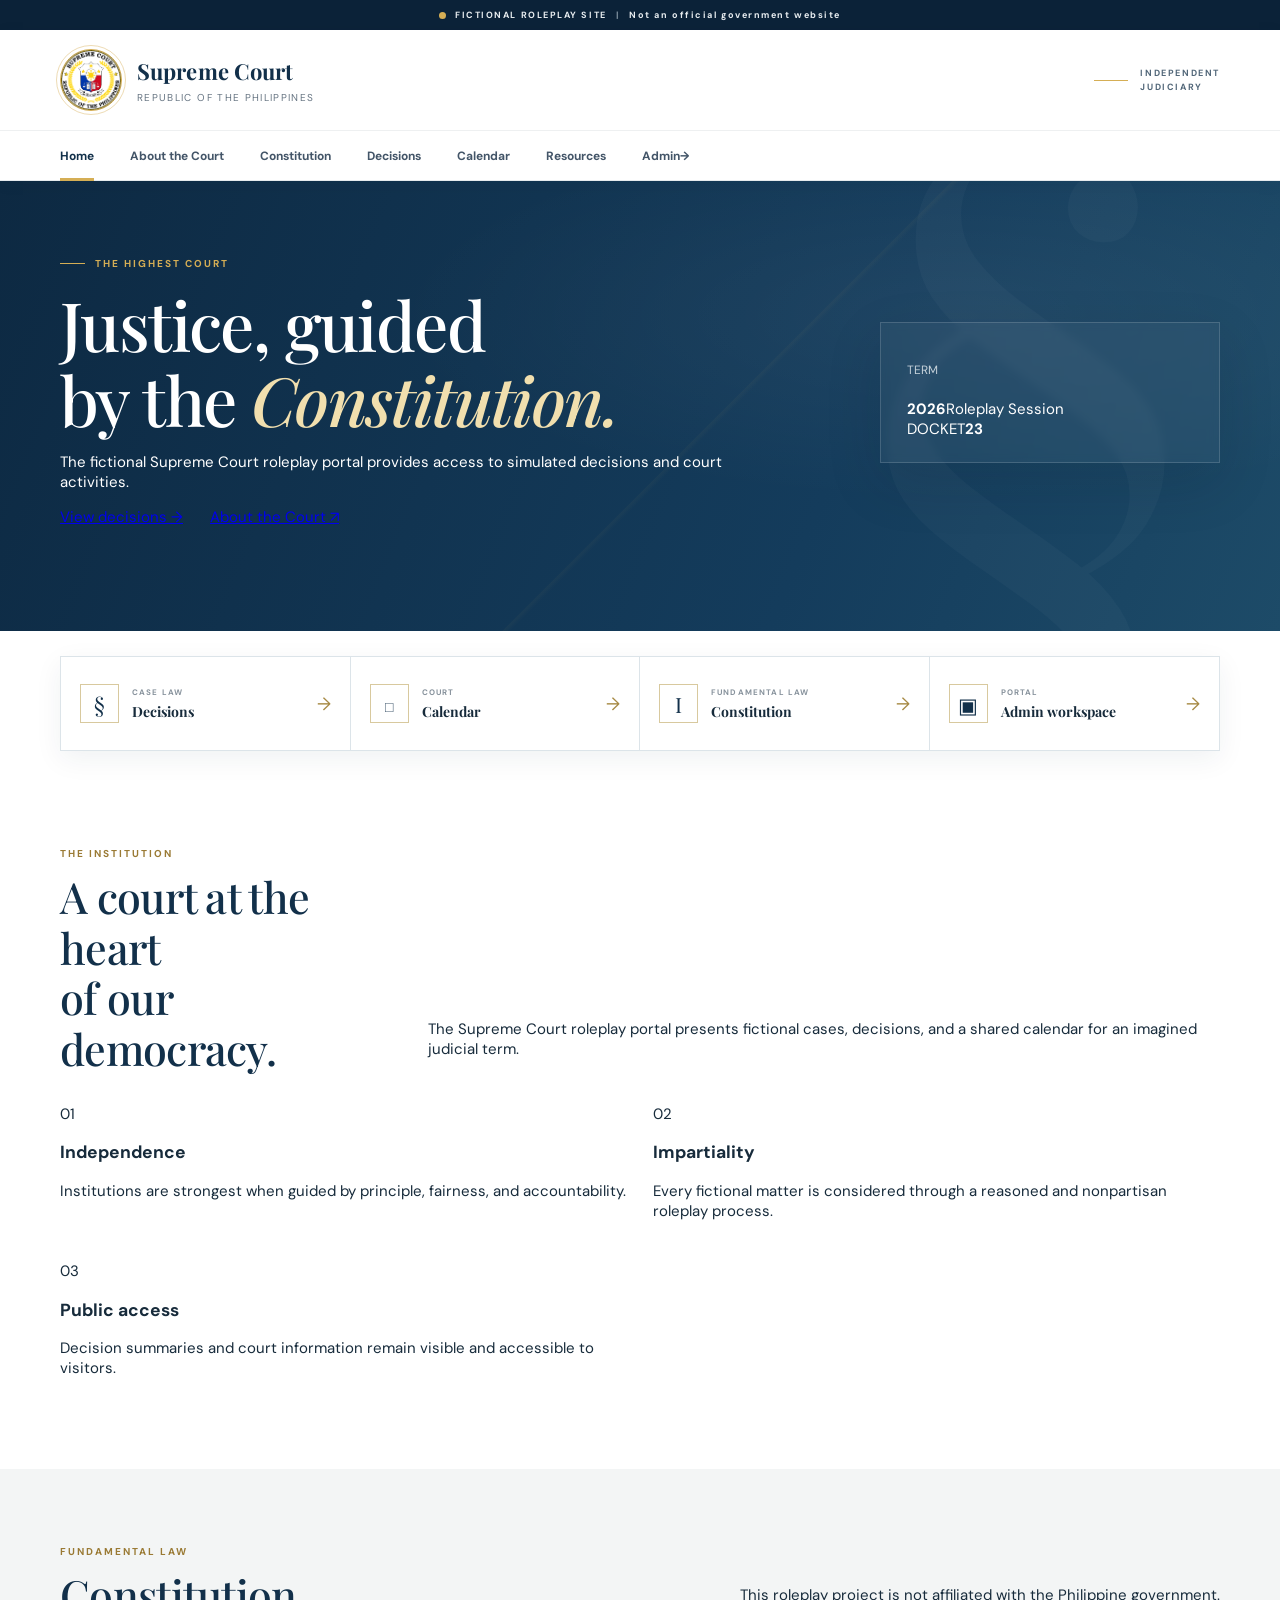
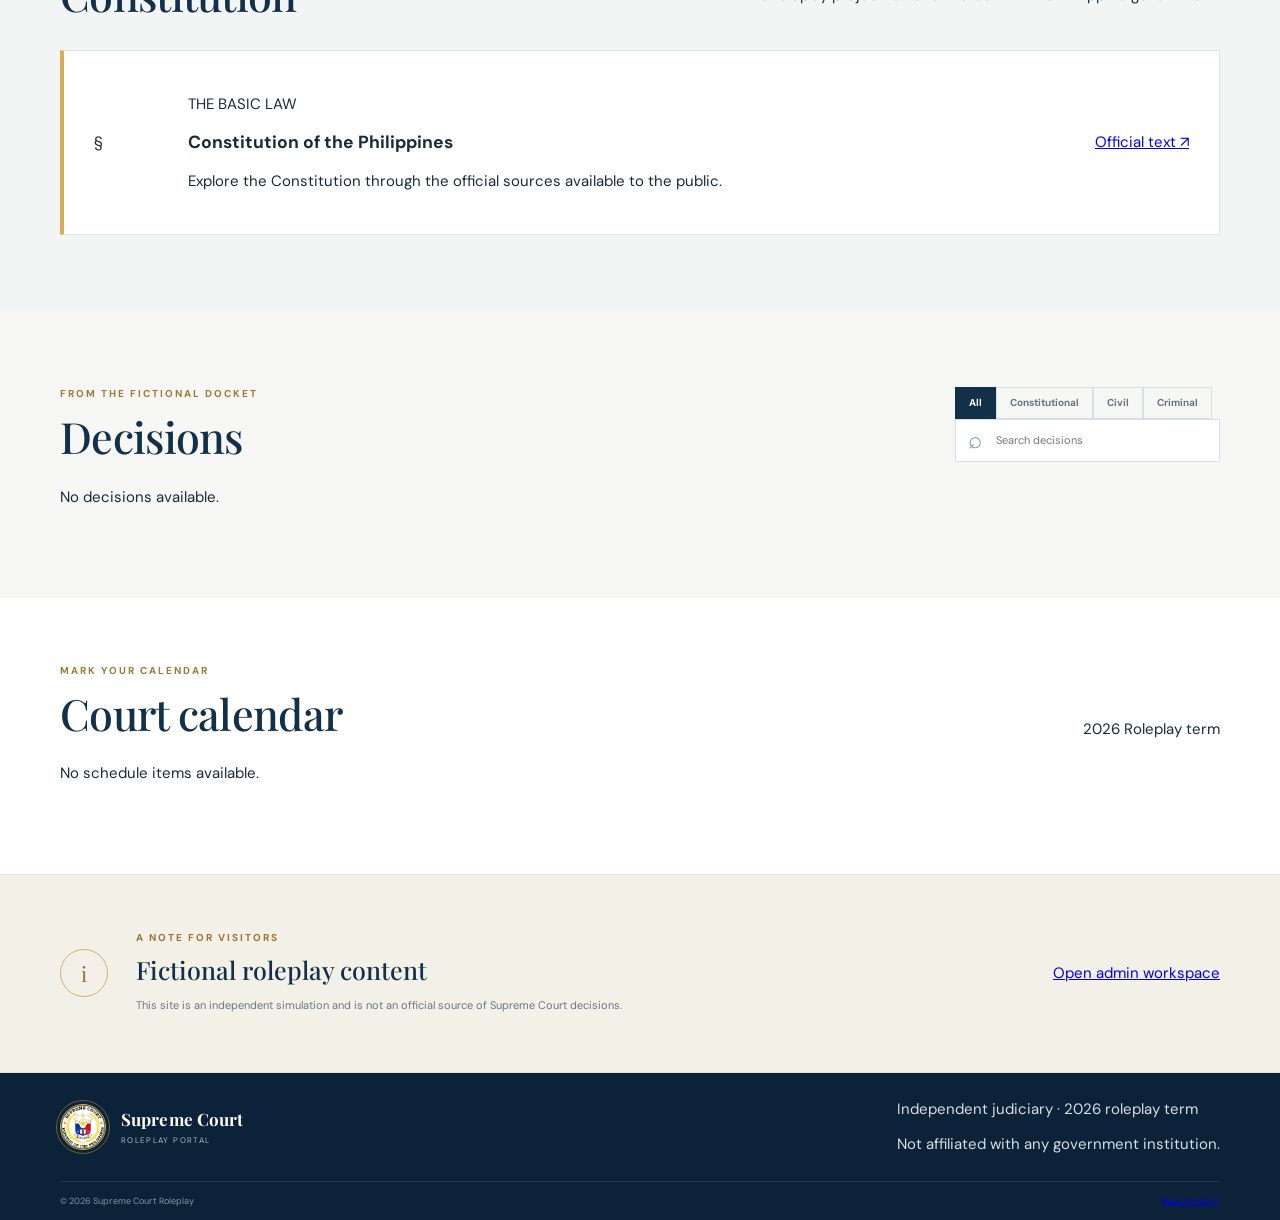
==== commit 2936a1be: "Load justice opinion documents on the public decision modal" ====
--- a/index.html
+++ b/index.html
@@ -14,25 +14,24 @@
   <div class="roleplay-bar"><span class="roleplay-dot"></span> FICTIONAL ROLEPLAY SITE <span class="bar-divider">|</span> Not an official government website</div>
   <header class="topbar">
     <div class="container masthead">
-      <a class="brand" href="#home" aria-label="Supreme Court roleplay home"><span class="seal" aria-hidden="true"><span>⚖</span></span><span class="brand-copy"><strong>Supreme Court</strong><small>Republic of the Philippines · Roleplay</small></span></a>
+      <a class="brand" href="#home" aria-label="Supreme Court roleplay home"><span class="seal" aria-hidden="true"><span>⚖</span></span><span class="brand-copy"><strong>Supreme Court</strong><small>Republic of the Philippines</small></span></a>
       <div class="masthead-note"><span class="masthead-rule"></span><span>INDEPENDENT<br>JUDICIARY</span></div>
       <button class="menu-btn" type="button" aria-expanded="false" aria-controls="main-nav">Menu <span aria-hidden="true">☰</span></button>
     </div>
-    <nav id="main-nav" class="nav" aria-label="Primary navigation"><div class="container nav-inner"><a class="active" href="#home">Home</a><a href="#court">About the Court</a><a href="#constitution">Constitution</a><a href="#decisions">Decisions &amp; Resolutions</a><a href="#calendar">Court Calendar</a><a href="#resources">Public Information</a><a class="admin-nav" href="admin.html">Admin portal ↗</a></div></nav>
+    <nav id="main-nav" class="nav" aria-label="Primary navigation"><div class="container nav-inner"><a class="active" href="#home">Home</a><a href="#court">About the Court</a><a href="#constitution">Constitution</a><a href="#decisions">Decisions</a><a href="#calendar">Calendar</a><a href="#resources">Resources</a><a class="admin-link" href="admin.html">Admin <span>→</span></a></div></nav>
   </header>
   <main id="main-content">
-    <section id="home" class="hero"><div class="hero-watermark" aria-hidden="true">§</div><div class="container hero-content"><div class="hero-copy"><p class="eyebrow"><span></span> The Highest Court of the Land</p><h1>Upholding justice.<br><em>Serving the people.</em></h1><p class="hero-intro">Welcome to the Supreme Court roleplay portal — a fictional space for court proceedings, announcements, and decisions.</p><div class="hero-actions"><a class="button button-gold" href="#decisions">Browse decisions <span>→</span></a><a class="hero-text-link" href="#court">Discover the Court <span>↗</span></a></div></div><aside class="hero-card"><div class="hero-card-top"><span class="mini-seal">⚖</span><span>COURT BULLETIN</span></div><p class="bulletin-date">ROLEPLAY NOTICE</p><h2>A court experience made for stories.</h2><p>Read fictional rulings, follow a simulated docket, and take part in a respectful legal roleplay.</p><a href="#resources">About this portal <span>→</span></a></aside></div><div class="hero-bottom"><div class="container hero-bottom-inner"><span>“The Constitution is the supreme law of the land.”</span><span class="fiction-note">SIMULATED COURT · FICTIONAL CASES</span></div></div></section>
-    <section class="quick-links container" aria-label="Quick links"><a href="#decisions"><span class="quick-icon">§</span><span><small>CASE LAW</small><strong>Decisions</strong></span><b>→</b></a><a href="#calendar"><span class="quick-icon">▦</span><span><small>WHAT'S AHEAD</small><strong>Court calendar</strong></span><b>→</b></a><a href="#court"><span class="quick-icon">⚖</span><span><small>THE INSTITUTION</small><strong>About the Court</strong></span><b>→</b></a><a href="#resources"><span class="quick-icon">ⓘ</span><span><small>PLEASE READ</small><strong>Roleplay notice</strong></span><b>→</b></a></section>
-    <section id="court" class="section container court-section"><div class="section-heading"><div><p class="eyebrow dark-eyebrow">The Institution</p><h2>A court at the heart<br>of our democracy.</h2></div><p class="section-lede">The Supreme Court is the highest court in the Philippine judicial system. This roleplay edition presents a simplified introduction for fictional proceedings and storytelling.</p></div><div class="court-grid"><article class="court-feature"><div class="feature-number">01 <span>— THE COURT</span></div><h3>Guardian of the Constitution</h3><p>In real life, the Court interprets the law, resolves cases, and exercises judicial review. Here, those ideas provide the setting for a fictional roleplay.</p><a class="text-link" href="#constitution">Read the Constitution <span>→</span></a><div class="feature-watermark" aria-hidden="true">⚖</div></article><div class="court-facts"><article><span class="fact-icon">01</span><div><h3>Judicial review</h3><p>Examining the constitutionality of government acts.</p></div></article><article><span class="fact-icon">02</span><div><h3>Final appellate authority</h3><p>Serving as the highest court in the judicial system.</p></div></article><article><span class="fact-icon">03</span><div><h3>En banc &amp; divisions</h3><p>Cases may be heard by the Court en banc or in divisions.</p></div></article></div></div></section>
-
-    <section id="constitution" class="section constitution-section"><div class="container"><div class="section-heading"><div><p class="eyebrow dark-eyebrow">Fundamental Law</p><h2>Constitution</h2></div></div><article class="constitution-card"><div class="constitution-icon" aria-hidden="true">§</div><div class="constitution-copy"><p class="constitution-type">ROLEPLAY DOCUMENT</p><h3>Read the Constitution</h3><p>Open the official roleplay constitution document for the Supreme Court roleplay community.</p></div><a class="button constitution-button" href="https://docs.google.com/document/d/1kXV-4yO0J2YHxtYhqOAamC_MXE9_zTp9vgMNgdrsr4E/edit?usp=sharing" target="_blank" rel="noopener noreferrer">Open Constitution <span>↗</span></a></article></div></section>
-
-    <section id="decisions" class="section decisions-section"><div class="container"><div class="section-heading decisions-heading"><div><p class="eyebrow dark-eyebrow">From the fictional docket</p><h2>Decisions &amp; resolutions</h2></div><label class="search"><span class="search-icon" aria-hidden="true">⌕</span><span class="sr-only">Search decisions</span><input id="decision-search" type="search" placeholder="Search the docket…" autocomplete="off"></label></div><p class="section-subtitle">All case names, docket numbers, dates, and summaries are fictional and entered for roleplay.</p><div class="decisions-toolbar"><div class="filters" role="group" aria-label="Filter decisions"><button class="filter active" type="button" data-filter="all">All cases</button><button class="filter" type="button" data-filter="constitutional">Constitutional</button><button class="filter" type="button" data-filter="civil">Civil</button><button class="filter" type="button" data-filter="criminal">Criminal</button></div><select id="decision-sort" class="decision-sort" aria-label="Sort decisions"><option value="newest">Newest first</option><option value="oldest">Oldest first</option><option value="title">Case title</option></select></div><div id="decision-list" class="decision-list" aria-live="polite"></div><div id="decision-empty" class="empty-state"><span class="empty-icon">§</span><h3>No decisions have been posted yet</h3><p>When a roleplay decision is entered, it will appear here.</p></div><p id="no-results" class="no-results" hidden>No decisions match your search.</p></div></section>
-    <section id="calendar" class="section container calendar-section"><div class="section-heading"><div><p class="eyebrow dark-eyebrow">Mark your calendar</p><h2>Court calendar</h2></div><span class="calendar-label"><span></span> SIMULATED SCHEDULE</span></div><div id="schedule-list" class="schedule" aria-live="polite"></div><div id="schedule-empty" class="empty-state schedule-empty"><span class="empty-icon">▦</span><h3>No sessions scheduled</h3><p>New roleplay hearings and court events will appear here.</p></div></section>
-    <section id="resources" class="roleplay-callout"><div class="container callout-inner"><span class="callout-seal" aria-hidden="true">i</span><div><p class="eyebrow">A note for visitors</p><h2>Fiction for roleplay.<br>Not official court information.</h2><p>This website is an independent fictional project. It is not affiliated with the Supreme Court or any Philippine government agency. Names, docket numbers, schedules, and rulings are invented. Nothing here is legal advice.</p></div><a class="button button-outline" href="https://sc.judiciary.gov.ph/" target="_blank" rel="noopener noreferrer">Visit the official Court website <span>↗</span></a></div></section>
+    <section id="home" class="hero"><div class="hero-watermark" aria-hidden="true">§</div><div class="container hero-content"><div class="hero-copy"><p class="eyebrow"><span></span> The Highest Court</p><h1>Justice, guided<br>by the <em>Constitution.</em></h1><p class="hero-text">The fictional Supreme Court roleplay portal provides access to simulated decisions and court activities.</p><div class="hero-actions"><a class="primary-button" href="#decisions">View decisions <span>→</span></a><a class="text-button" href="#court">About the Court <span>↗</span></a></div></div><div class="hero-card"><div class="hero-card-rule"></div><p>TERM</p><strong>2026</strong><span>Roleplay Session</span><div class="hero-card-bottom"><span>DOCKET</span><b>23</b></div></div></div></section>
+    <section class="quick-links container" aria-label="Quick links"><a href="#decisions"><span class="quick-icon">§</span><span><small>CASE LAW</small><strong>Decisions</strong></span><b>→</b></a><a href="#calendar"><span class="quick-icon">□</span><span><small>COURT</small><strong>Calendar</strong></span><b>→</b></a><a href="#constitution"><span class="quick-icon">I</span><span><small>FUNDAMENTAL LAW</small><strong>Constitution</strong></span><b>→</b></a><a href="admin.html"><span class="quick-icon">▣</span><span><small>PORTAL</small><strong>Admin workspace</strong></span><b>→</b></a></section>
+    <section id="court" class="section container court-section"><div class="section-heading"><div><p class="eyebrow dark-eyebrow">The Institution</p><h2>A court at the heart<br>of our democracy.</h2></div><p>The Supreme Court roleplay portal presents fictional cases, decisions, and a shared calendar for an imagined judicial term.</p></div><div class="court-grid"><article><span>01</span><h3>Independence</h3><p>Institutions are strongest when guided by principle, fairness, and accountability.</p></article><article><span>02</span><h3>Impartiality</h3><p>Every fictional matter is considered through a reasoned and nonpartisan roleplay process.</p></article><article><span>03</span><h3>Public access</h3><p>Decision summaries and court information remain visible and accessible to visitors.</p></article></div></section>
+    <section id="constitution" class="section constitution-section"><div class="container"><div class="section-heading"><div><p class="eyebrow dark-eyebrow">Fundamental Law</p><h2>Constitution</h2></div><p>This roleplay project is not affiliated with the Philippine government.</p></div><article class="constitution-card"><span class="constitution-mark">§</span><div><p class="kicker">THE BASIC LAW</p><h3>Constitution of the Philippines</h3><p>Explore the Constitution through the official sources available to the public.</p></div><a href="https://www.officialgazette.gov.ph/constitutions/1987-constitution/" target="_blank" rel="noopener">Official text ↗</a></article></div></section>
+    <section id="decisions" class="section decisions-section"><div class="container"><div class="section-heading decisions-heading"><div><p class="eyebrow dark-eyebrow">From the fictional docket</p><h2>Decisions</h2></div><div class="decision-tools"><div class="decision-filters"><button class="filter active" data-filter="all" type="button">All</button><button class="filter" data-filter="constitutional" type="button">Constitutional</button><button class="filter" data-filter="civil" type="button">Civil</button><button class="filter" data-filter="criminal" type="button">Criminal</button></div><label class="search"><span class="search-icon">⌕</span><input id="decision-search" type="search" placeholder="Search decisions"></label></div></div><div id="decision-list" class="decision-list"></div><p id="decision-empty">No decisions available.</p></div></section>
+    <section id="calendar" class="section container calendar-section"><div class="section-heading"><div><p class="eyebrow dark-eyebrow">Mark your calendar</p><h2>Court calendar</h2></div><span class="calendar-meta">2026 Roleplay term</span></div><div id="schedule-list" class="schedule-list"></div><p id="schedule-empty">No schedule items available.</p></section>
+    <section id="resources" class="roleplay-callout"><div class="container callout-inner"><span class="callout-seal" aria-hidden="true">i</span><div><p class="eyebrow">A note for visitors</p><h2>Fictional roleplay content</h2><p>This site is an independent simulation and is not an official source of Supreme Court decisions.</p></div><a class="outline-button" href="admin.html">Open admin workspace</a></div></section>
   </main>
-  <footer class="footer"><div class="container footer-main"><a class="brand footer-brand" href="#home"><span class="seal" aria-hidden="true"><span>⚖</span></span><span class="brand-copy"><strong>Supreme Court</strong><small>Roleplay Portal</small></span></a><p>Created for fictional roleplay. Not an official website of the Judiciary of the Philippines.</p><a class="back-top" href="#home">Back to top ↑</a></div><div class="container footer-bottom"><span>© 2026 · Fictional roleplay project</span><span>Designed for clarity, accessibility &amp; storytelling</span></div></footer>
+  <footer class="footer"><div class="container footer-main"><a class="brand footer-brand" href="#home"><span class="seal"><span>⚖</span></span><span class="brand-copy"><strong>Supreme Court</strong><small>Roleplay portal</small></span></a><div><p>Independent judiciary · 2026 roleplay term</p><p>Not affiliated with any government institution.</p></div></div><div class="container footer-bottom"><span>© 2026 Supreme Court Roleplay</span><a href="#home">Back to top ↑</a></div></footer>
   <dialog id="print-modal" class="modal"><button class="modal-close" type="button" aria-label="Close">×</button><p class="kicker">FICTIONAL ROLEPLAY DECISION</p><h2 id="print-title"></h2><div id="print-body"></div></dialog>
   <script src="site.js"></script>
+  <script src="public-opinions.js"></script>
 </body>
 </html>
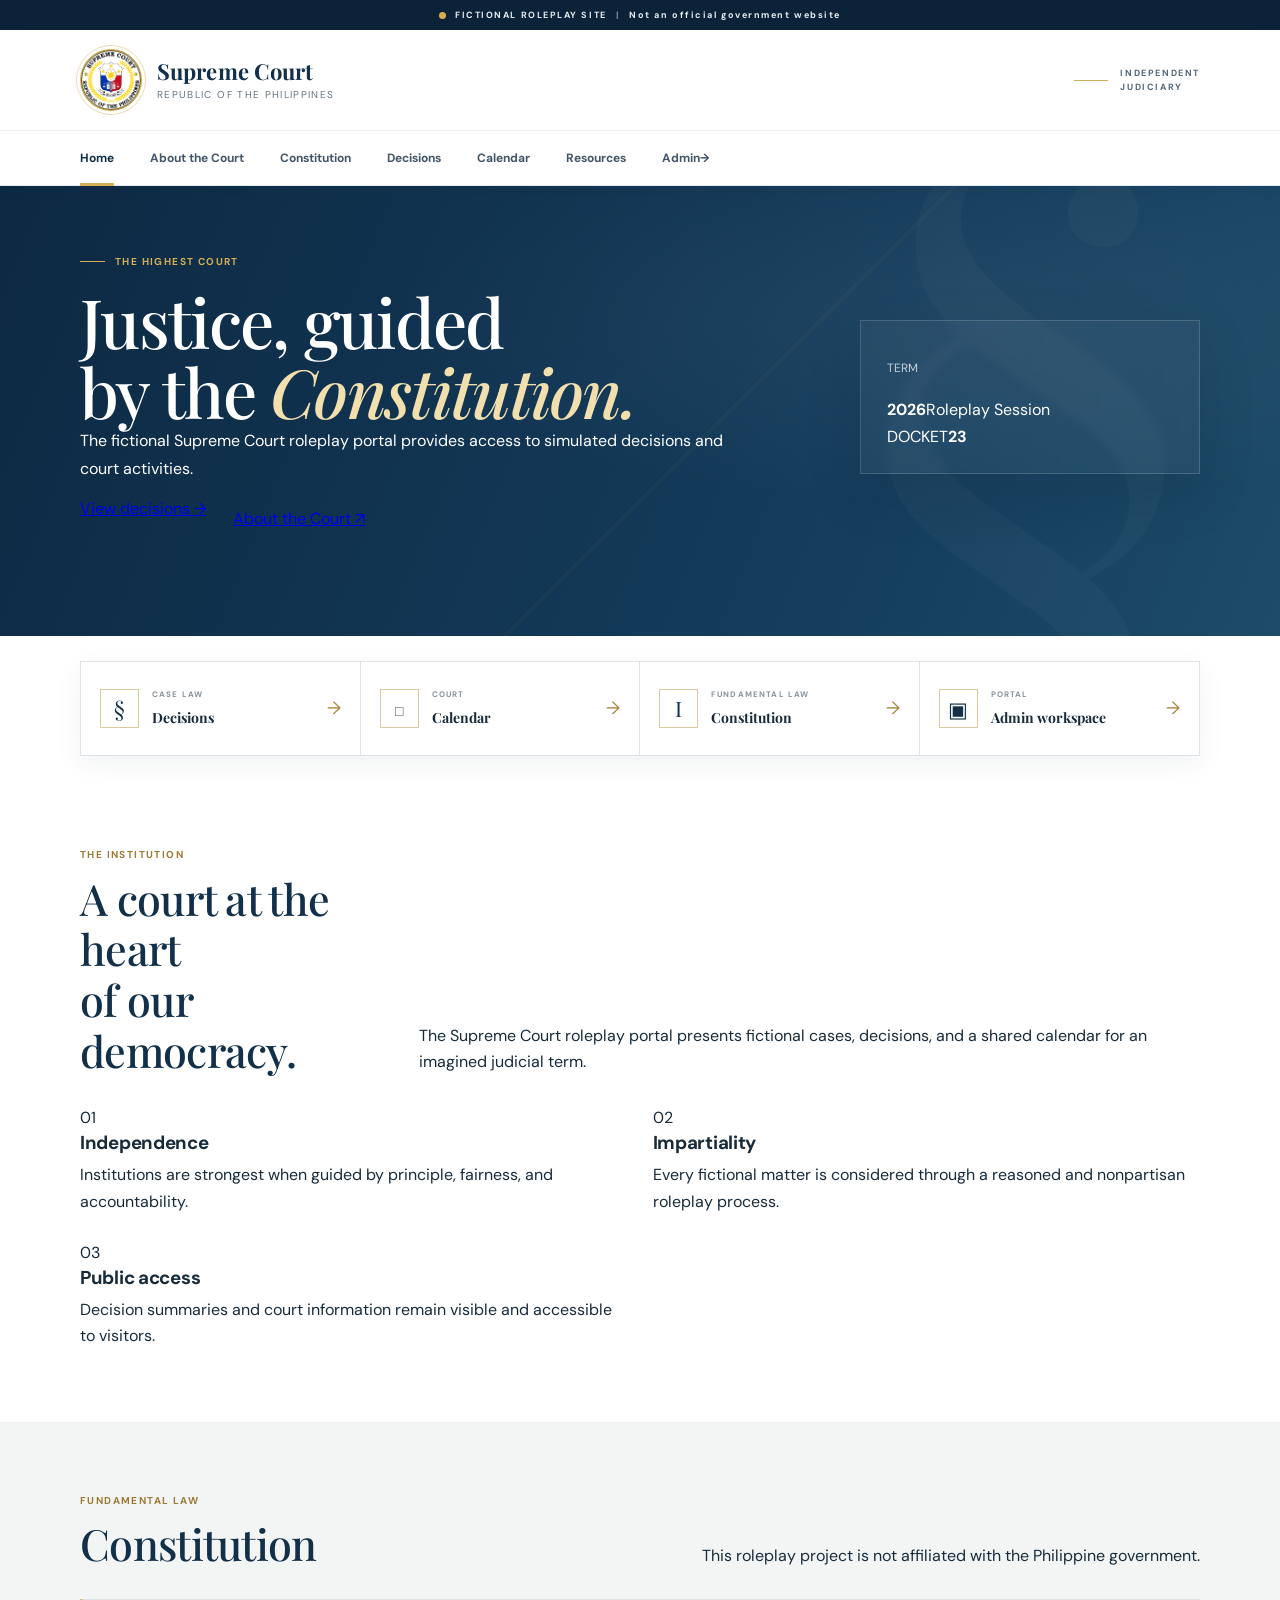
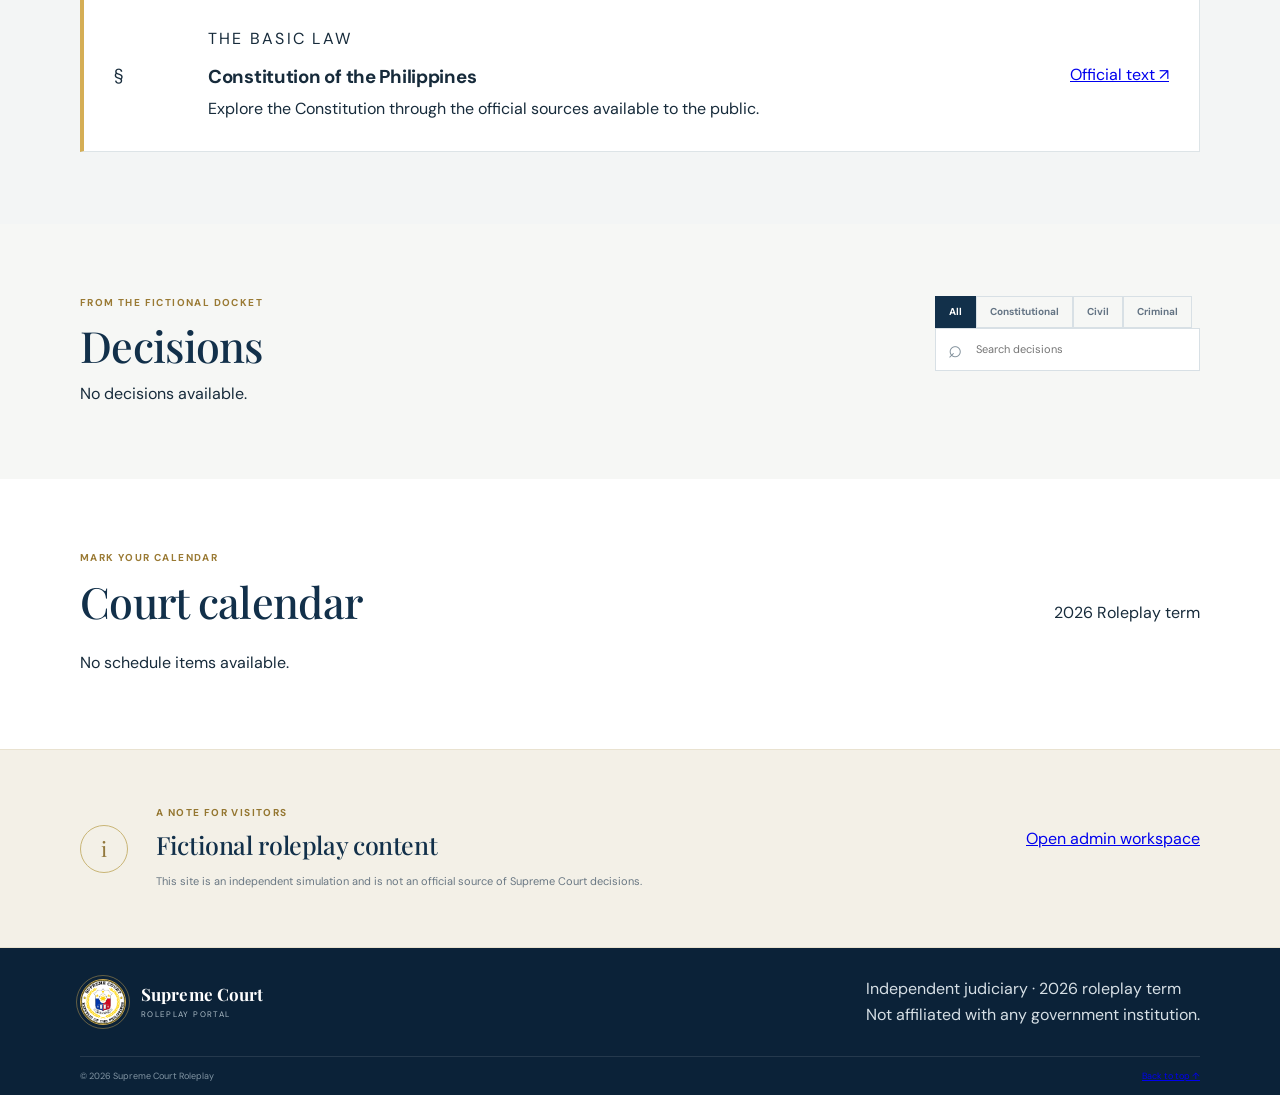
==== commit 095ba4cf: "Load opinion and quality styles on the public portal" ====
--- a/index.html
+++ b/index.html
@@ -8,6 +8,8 @@
   <title>Supreme Court of the Philippines | Roleplay Portal</title>
   <link rel="stylesheet" href="styles.css">
   <link rel="stylesheet" href="site.css">
+  <link rel="stylesheet" href="opinions.css">
+  <link rel="stylesheet" href="quality.css">
 </head>
 <body>
   <a class="skip-link" href="#main-content">Skip to content</a>
--- a/opinions.css
+++ b/opinions.css
@@ -0,0 +1 @@
+.opinion-document-fields{border:1px solid var(--line,#dce4e9);border-radius:6px;padding:18px;margin-top:18px}.opinion-document-fields legend{padding:0 8px;font-weight:700;color:var(--blue,#12304a)}.opinion-help{margin:0 0 12px;color:var(--muted,#647484);font-size:13px}.opinion-row{border-top:1px solid var(--line,#dce4e9);padding-top:14px;margin-top:14px}.opinion-row-grid{display:grid;grid-template-columns:1.2fr 1fr 1fr 1.35fr;gap:12px}.opinion-row-grid label{display:flex;flex-direction:column;gap:7px;font-size:13px;font-weight:700}.opinion-row-grid input,.opinion-row-grid select{width:100%;box-sizing:border-box}.remove-opinion{margin-top:10px}.justice-opinion-list{display:grid;gap:10px}.justice-opinion{display:grid;grid-template-columns:minmax(180px,1fr) minmax(180px,1fr) auto;align-items:center;gap:12px;padding:12px;border:1px solid var(--line,#dce4e9)}.justice-opinion strong{font-family:var(--serif,'Georgia',serif)}.justice-opinion a{font-weight:700}@media(max-width:850px){.opinion-row-grid{grid-template-columns:1fr 1fr}.justice-opinion{grid-template-columns:1fr}.justice-opinion a{justify-self:start}}@media(max-width:550px){.opinion-row-grid{grid-template-columns:1fr}}
--- a/quality.css
+++ b/quality.css
@@ -0,0 +1,30 @@
+:root{--quality-bg:#f5f7f7;--quality-navy:#12304a;--quality-gold:#d5ae55;--quality-line:#dbe4e8;--quality-text:#172b3b;--quality-muted:#647484}
+html{scroll-behavior:smooth}
+body{margin:0;color:var(--quality-text);font-family:'DM Sans',Arial,sans-serif;font-size:16px;line-height:1.65;-webkit-font-smoothing:antialiased;text-rendering:optimizeLegibility}
+h1,h2,h3,h4,p,li,figcaption{overflow-wrap:anywhere}
+h1,h2,h3,h4{margin-top:0;line-height:1.15;letter-spacing:-0.015em}
+h1{margin-bottom:18px}h2{margin-bottom:14px}h3{margin-bottom:9px}
+p{margin:0 0 16px}
+p:last-child{margin-bottom:0}
+.container{width:min(1120px,calc(100% - 48px));margin-inline:auto}
+.section{padding-block:72px}.section-heading{gap:28px}
+.eyebrow,.kicker{text-transform:uppercase;letter-spacing:.14em;line-height:1.35}
+.brand-copy strong,.brand-copy small{line-height:1.15}.brand-copy small{margin-top:5px}
+.nav-inner{min-height:54px}.nav a{line-height:1.35}
+.hero-copy h1{line-height:1.04;letter-spacing:-.025em}.hero-text{max-width:650px;line-height:1.75}
+.decision-tools{align-items:center}.decision-filters{gap:4px}.filter{line-height:1.2}
+.decision-list,.schedule-list{display:grid;gap:14px}.decision,.schedule-row{line-height:1.55}
+.modal{line-height:1.65}.modal h2{line-height:1.2}.modal-close{line-height:1}
+.admin-container{width:min(1180px,calc(100% - 48px));margin-inline:auto}.admin-heading{align-items:center}.admin-heading h1{margin-bottom:8px}.admin-heading p{margin:0;color:var(--quality-muted)}
+.admin-toolbar{gap:16px}.admin-tabs{flex-wrap:wrap}.admin-tab{line-height:1.3}.backup-actions{flex-wrap:wrap}
+.admin-panel{padding:28px}.panel-intro{gap:24px}.panel-intro h2{margin-bottom:8px}.panel-intro p{margin:0;line-height:1.55}
+.admin-form{display:grid;gap:18px}.admin-form label{display:grid;gap:7px;color:var(--quality-text);font-weight:700;line-height:1.45}.admin-form input,.admin-form select,.admin-form textarea{box-sizing:border-box;width:100%;min-height:44px;padding:10px 12px;border:1px solid var(--quality-line);border-radius:4px;background:#fff;color:var(--quality-text);font:inherit;line-height:1.45}.admin-form textarea{resize:vertical}
+.form-row{display:grid;grid-template-columns:repeat(3,minmax(0,1fr));gap:14px}.form-actions{display:flex;justify-content:flex-end;align-items:center;gap:10px;margin-top:4px}
+.primary-button,.secondary-button,.danger-button,.outline-button,.text-button{line-height:1.25;white-space:normal}.secondary-button,.danger-button,.primary-button,.outline-button{min-height:40px}
+.managed-list-heading{align-items:center}.managed-item{display:grid;grid-template-columns:minmax(0,1fr) auto;gap:16px;align-items:center;padding:16px}.managed-item-text{display:grid;gap:4px}.managed-item-text strong{font-family:'Playfair Display',Georgia,serif;font-size:17px;line-height:1.35}.managed-item-text span{color:var(--quality-muted);line-height:1.45}.managed-item-actions{display:flex;gap:8px}
+.opinion-document-fields{margin-block:4px 0}.opinion-document-fields legend{font-size:15px}.opinion-help{line-height:1.55}.opinion-row-grid label{line-height:1.45}.justice-opinion{line-height:1.45}.justice-opinion span{line-height:1.45}.justice-opinion a{line-height:1.35}
+.footer-main,.footer-bottom{line-height:1.5}.footer p{margin:2px 0}
+.admin-message{min-height:24px;margin:18px 0 0;line-height:1.5}
+@media(max-width:850px){.container,.admin-container{width:min(1120px,calc(100% - 34px))}.section{padding-block:56px}.section-heading{align-items:flex-start}.form-row{grid-template-columns:1fr 1fr}.panel-intro{align-items:flex-start}.managed-item{grid-template-columns:1fr}.managed-item-actions{justify-content:flex-start}}
+@media(max-width:650px){body{font-size:15px}.container,.admin-container{width:calc(100% - 28px)}.section{padding-block:46px}.hero-copy h1{line-height:1.08}.form-row{grid-template-columns:1fr}.admin-panel{padding:18px}.managed-item-actions{width:100%;flex-wrap:wrap}.managed-item-actions button{flex:1}.panel-intro{display:grid}}
+@media(prefers-reduced-motion:reduce){html{scroll-behavior:auto}}
